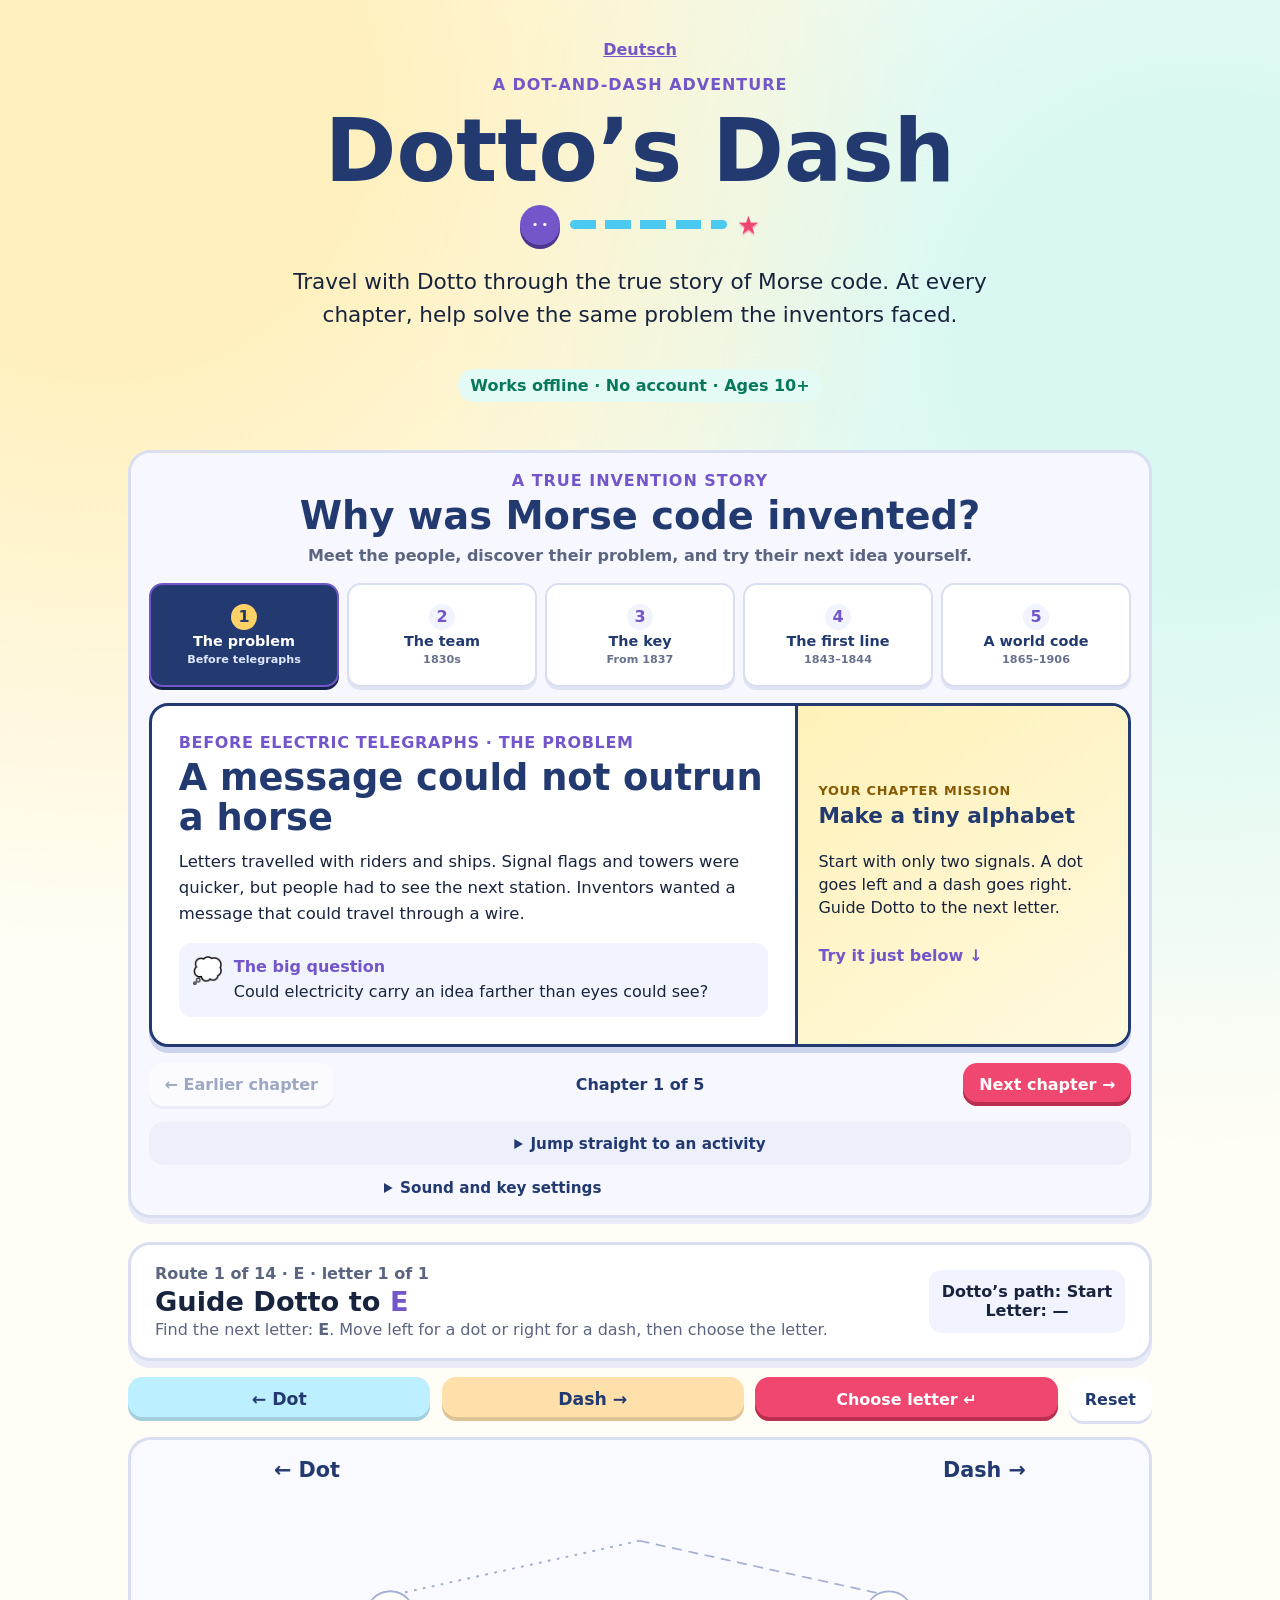
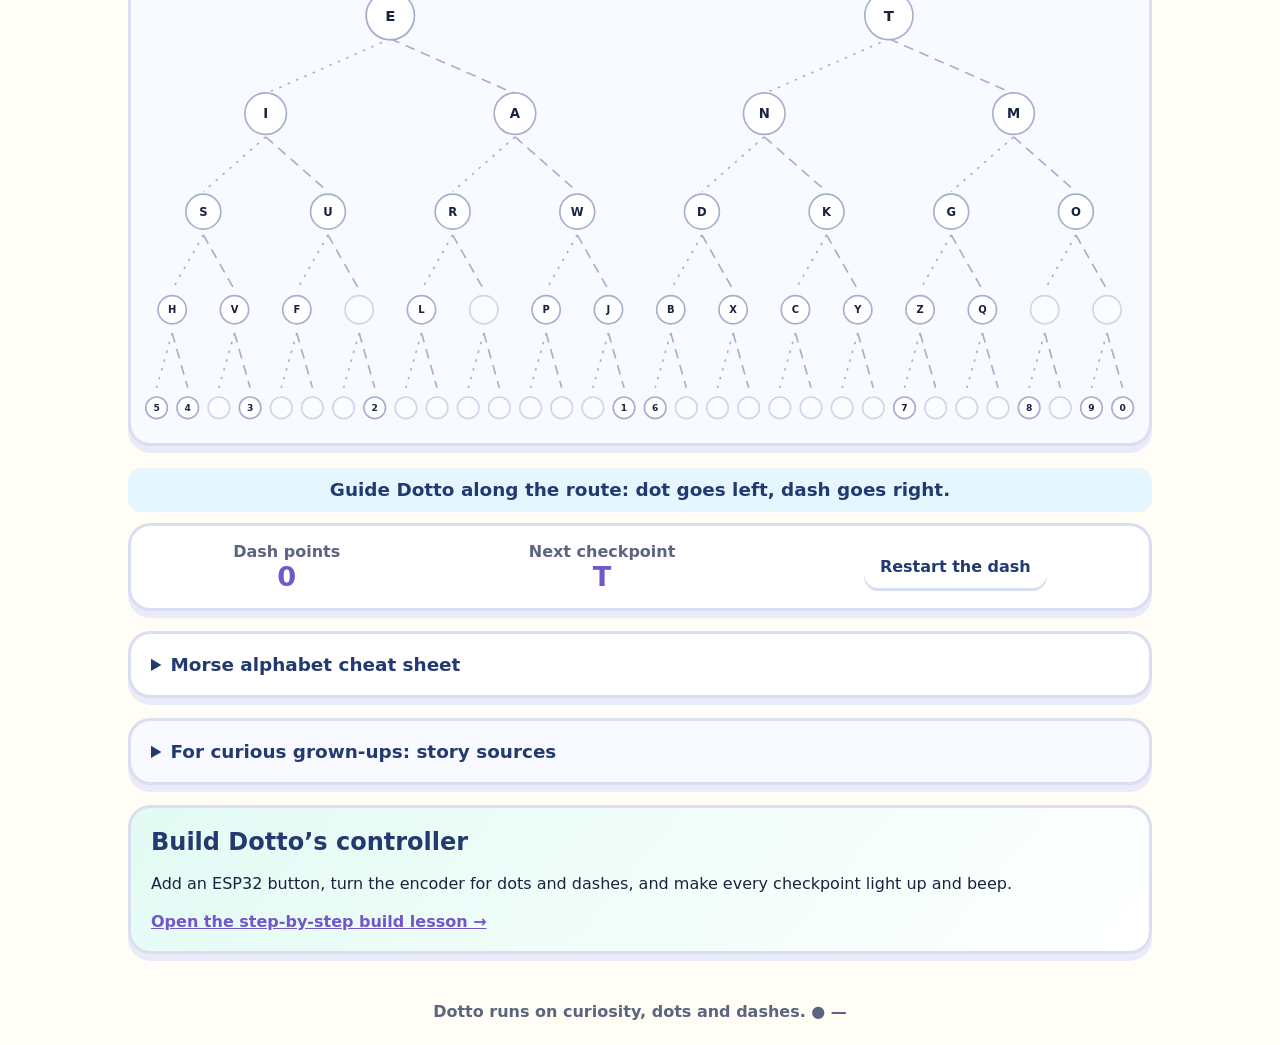
==== index.html @ f892883b "Initial commit: Dotto's Dash An offline, kid-friendly ESP32 project for learning Morse code with a g" ====
<!doctype html>
<html lang="en">
<head>
  <meta charset="utf-8">
  <meta name="viewport" content="width=device-width, initial-scale=1">
  <meta name="description" content="Dotto's Dash is a friendly, offline Morse-code adventure for curious young makers.">
  <title>Dotto's Dash</title>
  <link rel="stylesheet" href="style.css">
</head>
<body>
  <main class="page">
    <header class="hero">
      <p class="language-link"><a href="de/">Deutsch</a></p>
      <p class="eyebrow">A dot-and-dash adventure</p>
      <h1>Dotto’s Dash</h1>
      <div class="dotto-track" aria-hidden="true"><span class="dotto-dot">••</span><span class="dotto-dash"></span><span class="dotto-finish">★</span></div>
      <p class="hero-copy">Travel with Dotto through the true story of Morse code. At every chapter, help solve the same problem the inventors faced.</p>
      <p class="offline-badge">Works offline · No account · Ages 10+</p>
    </header>

    <section class="story-journey" aria-labelledby="journey-title">
      <div class="story-intro">
        <p class="eyebrow">A true invention story</p>
        <h2 id="journey-title">Why was Morse code invented?</h2>
        <p>Meet the people, discover their problem, and try their next idea yourself.</p>
      </div>

      <ol class="story-map" aria-label="History chapters">
        <li><button class="story-step active" type="button" data-story-chapter="0" aria-current="step"><span>1</span><strong>The problem</strong><small>Before telegraphs</small></button></li>
        <li><button class="story-step" type="button" data-story-chapter="1"><span>2</span><strong>The team</strong><small>1830s</small></button></li>
        <li><button class="story-step" type="button" data-story-chapter="2"><span>3</span><strong>The key</strong><small>From 1837</small></button></li>
        <li><button class="story-step" type="button" data-story-chapter="3"><span>4</span><strong>The first line</strong><small>1843–1844</small></button></li>
        <li><button class="story-step" type="button" data-story-chapter="4"><span>5</span><strong>A world code</strong><small>1865–1906</small></button></li>
      </ol>

      <article class="story-card" aria-live="polite">
        <div class="story-copy">
          <p id="story-period" class="story-period">Before electric telegraphs · The problem</p>
          <h3 id="story-title">A message could not outrun a horse</h3>
          <p id="story-text">Letters travelled with riders and ships. Signal flags and towers were quicker, but people had to see the next station. Inventors wanted a message that could travel through a wire.</p>
          <div class="story-people"><span aria-hidden="true">💭</span><p><strong id="story-people-title">The big question</strong><span id="story-people-text">Could electricity carry an idea farther than eyes could see?</span></p></div>
        </div>
        <aside class="story-mission">
          <p class="eyebrow">Your chapter mission</p>
          <h3 id="story-mission-title">Make a tiny alphabet</h3>
          <p id="story-mission-text">Start with only two signals. A dot goes left and a dash goes right. Guide Dotto to the next letter.</p>
          <p class="story-lesson-link">Try it just below ↓</p>
        </aside>
      </article>

      <nav class="story-controls" aria-label="Move between history chapters">
        <button id="story-back" class="secondary-button" type="button">← Earlier chapter</button>
        <strong id="story-position">Chapter 1 of 5</strong>
        <button id="story-next" class="primary-button" type="button">Next chapter →</button>
      </nav>

      <details class="activity-picker">
        <summary>Jump straight to an activity</summary>
        <div class="mode-options" aria-label="Activities">
          <button class="mode-button active" type="button" data-mode="tree" data-story-target="0" aria-pressed="true"><span aria-hidden="true">🌿</span><strong>Code routes</strong><small>Follow dots and dashes</small></button>
          <button class="mode-button" type="button" data-mode="free" data-story-target="2" aria-pressed="false"><span aria-hidden="true">🔑</span><strong>Try the key</strong><small>Send and decode</small></button>
          <button class="mode-button" type="button" data-mode="receive" data-story-target="3" aria-pressed="false"><span aria-hidden="true">👂</span><strong>Hear the clicks</strong><small>Listen and choose</small></button>
          <button class="mode-button" type="button" data-mode="create" data-story-target="4" aria-pressed="false"><span aria-hidden="true">✎</span><strong>Send a message</strong><small>See, hear, then send</small></button>
        </div>
      </details>
      <details class="play-settings">
        <summary>Sound and key settings</summary>
        <label class="sound-toggle"><input id="sound-toggle" type="checkbox" checked> Key sounds</label>
        <label class="pause-control" for="letter-pause"><span>Letter pause: <output id="letter-pause-value">500 ms</output></span><input id="letter-pause" type="range" min="300" max="2000" step="100" value="500"><small>After this pause, the next letter starts.</small></label>
      </details>
    </section>

    <section id="free-panel" class="game-panel hidden">
      <div class="mission-card write-card">
        <p class="prompt">Dotto’s key checkpoint</p>
        <h2>What does Dotto’s key say?</h2>
        <p>Send Morse freely. After each pause, Dotto’s decoder reads the next letter.</p>
        <p class="prompt">The decoder reads:</p>
        <output id="free-message" class="free-message" aria-live="polite">—</output>
        <p id="free-key-status" class="keyboard-help" aria-live="polite">Ready for your first letter.</p>
      </div>

      <div class="input-card free-key-card">
        <button id="free-key-button" class="morse-key-button" type="button"><span aria-hidden="true">●</span><strong>Hold the Morse key</strong><small>Short = dot · long = dash</small></button>
        <button id="free-clear-button" class="secondary-button" type="button">Start over</button>
        <p class="keyboard-help">Hold Space on a keyboard, press this key on a touch screen, or use the real button. Pause to decode a letter.</p>
      </div>
    </section>

    <section id="create-panel" class="game-panel hidden">
      <div class="mission-card write-card">
        <p class="prompt">Dotto’s message workshop</p>
        <h2>Type it. Hear it. Send it.</h2>
        <label class="write-label" for="message-input">Letters, numbers and spaces</label>
        <input id="message-input" class="custom-message" type="text" maxlength="24" autocomplete="off" autocapitalize="characters" placeholder="GO DOTTO">
        <p class="prompt">This is its Morse code:</p>
        <output id="translation-output" class="morse-input translation-output" aria-live="polite">—</output>
        <div class="action-controls create-actions">
          <button id="play-translation-button" class="secondary-button" type="button">▶ Hear it</button>
          <button id="start-writing-button" class="primary-button" type="button">Send it yourself</button>
        </div>
        <p class="keyboard-help">A <strong>/</strong> is a word gap. Choose “Send it yourself” when you are ready for a challenge.</p>
        <div class="create-task" hidden>
          <p id="write-message" class="target-word" aria-live="polite">—</p>
          <p id="write-position" class="mission-count">Type a message to begin.</p>
          <p class="prompt">Next letter:</p>
          <div id="write-target-letter" class="target-letter" aria-live="polite">—</div>
        </div>
      </div>

      <div class="input-card create-challenge" hidden>
        <p class="prompt">Your Morse code</p>
        <output id="write-morse-input" class="morse-input" aria-live="polite">—</output>
        <div class="input-controls">
          <button id="write-dot-button" class="signal-button dot" type="button">← Dot <span>·</span></button>
          <button id="write-dash-button" class="signal-button dash" type="button">Dash → <span>—</span></button>
        </div>
        <div class="action-controls">
          <button id="write-check-button" class="primary-button" type="button">Check now</button>
          <button id="write-clear-button" class="secondary-button" type="button">Clear</button>
        </div>
        <p class="keyboard-help">Type in the message box, then use Space, ←, or → to send each letter.</p>
      </div>
    </section>

    <section id="tree-panel" class="game-panel">
      <div class="tree-intro">
        <div>
          <p id="tree-mission" class="mission-count"></p>
          <h2>Guide Dotto to <span id="tree-word" class="tree-word">E</span></h2>
          <p>Find the next letter: <strong id="tree-target">E</strong>. Move left for a dot or right for a dash, then choose the letter.</p>
        </div>
        <div id="tree-status" class="tree-status" aria-live="polite"></div>
      </div>
      <div class="tree-controls" aria-label="Morse tree controls">
        <button id="tree-dot-button" class="signal-button dot" type="button">← Dot</button>
        <button id="tree-dash-button" class="signal-button dash" type="button">Dash →</button>
        <button id="tree-confirm-button" class="primary-button tree-confirm-button" type="button">Choose letter ↵</button>
        <button id="tree-reset-button" class="secondary-button" type="button">Reset</button>
      </div>
      <p class="tree-mobile-tip">Swipe sideways to explore the tree. Pinch with two fingers to zoom.</p>
      <div id="morse-tree" class="tree-wrap" tabindex="0"></div>
    </section>

    <section id="receive-panel" class="receive-panel hidden">
      <div class="listen-card">
        <p id="receive-mission" class="mission-count"></p>
        <h2>What did Dotto hear?</h2>
        <p>Play the signal, listen carefully, then choose Dotto’s message.</p>
        <div class="listen-controls">
          <button id="play-button" class="primary-button" type="button">▶ Play Morse</button>
          <button id="replay-button" class="secondary-button" type="button">Play again</button>
        </div>
      </div>
      <div class="answer-card">
        <p class="prompt">Choose what it meant:</p>
        <div id="answer-options" class="answer-options" aria-live="polite"></div>
      </div>
    </section>

    <p id="feedback" class="feedback" role="status" aria-live="polite"></p>

    <section class="progress-card">
      <div><span class="stat-label">Dash points</span><strong id="stars">0</strong></div>
      <div><span class="stat-label">Next checkpoint</span><strong id="next-letter">T</strong></div>
      <button id="restart-button" class="secondary-button" type="button">Restart the dash</button>
    </section>

    <details class="cheat-sheet">
      <summary>Morse alphabet cheat sheet</summary>
      <div id="alphabet" class="alphabet-grid"></div>
    </details>

    <details class="story-sources">
      <summary>For curious grown-ups: story sources</summary>
      <p>The story follows records from the <a href="https://www.loc.gov/collections/samuel-morse-papers/articles-and-essays/invention-of-the-telegraph/">Library of Congress</a>, the <a href="https://siarchives.si.edu/blog/forgotten-history-alfred-vail-and-samuel-morse">Smithsonian Institution Archives</a>, and the International Telecommunication Union’s histories of <a href="https://www.itu.int/en/history/Pages/ITUBorn1865.aspx">its 1865 founding conference</a> and <a href="https://www.itu.int/hub/2022/06/seafarer-day-itu-maritime-publications/">maritime radio</a>.</p>
    </details>

    <section class="make-it-card">
      <h2>Build Dotto’s controller</h2>
      <p>Add an ESP32 button, turn the encoder for dots and dashes, and make every checkpoint light up and beep.</p>
      <a href="build.html">Open the step-by-step build lesson →</a>
    </section>
  </main>
  <footer>Dotto runs on curiosity, dots and dashes. ● —</footer>
  <script src="app.js"></script>
</body>
</html>
---- style.css ----
:root {
  --ink: #18233d;
  --paper: #fffdf5;
  --navy: #223a70;
  --purple: #7356c9;
  --yellow: #ffd166;
  --pink: #ef476f;
  --mint: #06d6a0;
  --sky: #4cc9f0;
  --line: #d9def0;
  --soft: #f1f4ff;
  font-family: ui-rounded, "Avenir Next Rounded", "Nunito", system-ui, sans-serif;
}

* { box-sizing: border-box; }

body {
  margin: 0;
  color: var(--ink);
  background: radial-gradient(circle at 8% 4%, #fff0bd 0 9%, transparent 30%),
              radial-gradient(circle at 94% 13%, #d9f8f2 0 9%, transparent 31%), var(--paper);
  min-height: 100vh;
}

button, input { font: inherit; }

.page { width: min(100% - 2rem, 64rem); margin: 0 auto; padding: 2.5rem 0 1.5rem; }

.hero { text-align: center; margin: 0 auto 2rem; max-width: 45rem; }
.language-link { margin: 0 0 .8rem; font-weight: 800; }
.language-link a { color: var(--purple); }
.eyebrow { color: var(--purple); font-weight: 800; letter-spacing: .06em; text-transform: uppercase; }
h1 { margin: .1rem 0; font-size: clamp(2.8rem, 8vw, 5.4rem); line-height: .95; color: var(--navy); }
.hero-copy { font-size: clamp(1.08rem, 2.5vw, 1.35rem); line-height: 1.5; }
.offline-badge { display: inline-block; padding: .45rem .8rem; border-radius: 99rem; background: #e3fbf4; color: #08785d; font-weight: 800; }
.dotto-track { display: flex; align-items: center; justify-content: center; gap: .65rem; width: min(15rem, 70%); margin: .8rem auto; color: var(--navy); }
.dotto-dot { display: grid; place-items: center; width: 2.5rem; aspect-ratio: 1; border-radius: 50%; background: var(--purple); color: white; font-size: .7rem; letter-spacing: .2rem; line-height: 1; text-indent: .2rem; box-shadow: 0 4px 0 #4c378f; }
.dotto-dash { flex: 1; height: .55rem; border-radius: 99rem; background: repeating-linear-gradient(90deg, var(--sky) 0 1.6rem, transparent 1.6rem 2.2rem); }
.dotto-finish { color: var(--pink); font-size: 1.6rem; filter: drop-shadow(0 2px 0 #f8b5c5); }

.story-journey { margin: 1.5rem 0; padding: 1.1rem; border: 3px solid var(--line); border-radius: 1.4rem; background: #f7f8ff; box-shadow: 0 6px 0 #e9ecf8; }
.story-intro { max-width: 43rem; margin: 0 auto 1rem; text-align: center; }
.story-intro .eyebrow { margin: 0; }
.story-intro h2 { margin: .2rem 0; color: var(--navy); font-size: clamp(1.7rem, 5vw, 2.4rem); }
.story-intro p:last-child { margin: .35rem 0 0; color: #5b6580; font-weight: 700; line-height: 1.45; }
.story-map { display: grid; grid-template-columns: repeat(5, minmax(0, 1fr)); gap: .45rem; margin: 1rem 0; padding: 0; list-style: none; }
.story-step { display: grid; width: 100%; min-height: 6.5rem; align-content: center; justify-items: center; gap: .2rem; border: 2px solid var(--line); border-radius: .85rem; padding: .55rem .3rem; background: white; color: var(--navy); cursor: pointer; font: inherit; box-shadow: 0 3px 0 #dfe4f5; }
.story-step > span { display: grid; width: 1.65rem; aspect-ratio: 1; place-items: center; border-radius: 50%; background: var(--soft); color: var(--purple); font-weight: 900; }
.story-step strong { font-size: .9rem; line-height: 1.15; }
.story-step small { color: #67718c; font-size: .7rem; font-weight: 700; }
.story-step.active { border-color: var(--purple); background: var(--navy); color: white; box-shadow: 0 3px 0 #14244b; }
.story-step.active > span { background: var(--yellow); color: var(--navy); }
.story-step.active small { color: #dfe8ff; }
.story-card { display: grid; grid-template-columns: minmax(0, 1.45fr) minmax(15rem, .75fr); overflow: hidden; border: 3px solid var(--navy); border-radius: 1.2rem; background: white; box-shadow: 0 6px 0 #cbd3ed; }
.story-copy { padding: clamp(1.1rem, 3vw, 1.7rem); }
.story-period { margin: 0; color: var(--purple); font-weight: 900; letter-spacing: .04em; text-transform: uppercase; }
.story-copy > h3 { margin: .35rem 0 .65rem; color: var(--navy); font-size: clamp(1.6rem, 4vw, 2.3rem); line-height: 1.1; }
.story-copy > p:not(.story-period) { margin: 0; font-size: 1.03rem; line-height: 1.58; }
.story-people { display: flex; align-items: flex-start; gap: .7rem; margin-top: 1rem; padding: .8rem; border-radius: .8rem; background: var(--soft); }
.story-people > span { font-size: 1.55rem; }
.story-people p { display: grid; gap: .2rem; margin: 0; line-height: 1.4; }
.story-people strong { color: var(--purple); }
.story-mission { display: grid; align-content: center; padding: 1.25rem; background: linear-gradient(145deg, #fff1b8, #fff9df); border-left: 3px solid var(--navy); }
.story-mission .eyebrow { margin: 0; color: #865a00; font-size: .8rem; }
.story-mission h3 { margin: .35rem 0; color: var(--navy); font-size: 1.35rem; }
.story-mission > p:not(.eyebrow) { line-height: 1.45; }
.story-lesson-link { margin: .5rem 0 0; color: var(--purple); font-weight: 900; }
.story-controls { display: grid; grid-template-columns: 1fr auto 1fr; align-items: center; gap: .7rem; margin-top: 1rem; }
.story-controls button:first-child { justify-self: start; }
.story-controls button:last-child { justify-self: end; }
.story-controls strong { color: var(--navy); text-align: center; }
button:disabled { cursor: not-allowed; opacity: .42; transform: none; }
.activity-picker { margin-top: 1rem; padding: .8rem; border-radius: .9rem; background: #edf0fb; }
.activity-picker > summary { text-align: center; font-size: .95rem; }
.activity-picker .mode-options { grid-template-columns: repeat(4, minmax(0, 1fr)); margin-top: .8rem; }

.mode-picker { margin: 1.5rem 0; padding: 1rem; border: 3px solid var(--line); border-radius: 1.4rem; background: #f7f8ff; box-shadow: 0 5px 0 #e9ecf8; text-align: center; }
.mode-picker-heading p:last-child { margin: .25rem 0 .9rem; color: #5b6580; font-weight: 700; }
.mode-picker-heading h2 { margin: .1rem 0; color: var(--navy); font-size: clamp(1.55rem, 5vw, 2.2rem); }
.mode-options { display: grid; grid-template-columns: repeat(3, minmax(0, 1fr)); gap: .65rem; }
.mode-button, .secondary-button, .hint-button, .signal-button, .primary-button {
  border: 0; border-radius: .9rem; padding: .75rem 1rem; cursor: pointer; font-weight: 800; transition: transform .12s ease, box-shadow .12s ease, background .12s ease;
}
button:hover { transform: translateY(-2px); }
button:focus-visible { outline: 4px solid var(--sky); outline-offset: 3px; }
.mode-button, .secondary-button, .hint-button { background: white; color: var(--navy); box-shadow: 0 3px 0 var(--line); }
.mode-button { display: grid; min-height: 6.7rem; place-items: center; padding: .65rem .4rem; gap: .1rem; }
.mode-button > span { font-size: 1.5rem; line-height: 1; }
.mode-button strong { font-size: .96rem; }
.mode-button small { color: #5b6580; font-size: .72rem; font-weight: 700; }
.mode-button.active { background: var(--navy); color: white; box-shadow: 0 3px 0 #14244b; }
.mode-button.active small { color: #dfe8ff; }
.start-adventure { width: 100%; grid-template-columns: auto minmax(0, 1fr) auto; align-items: center; justify-items: stretch; min-height: 5.3rem; margin: .85rem 0 .65rem; padding: .8rem 1rem; text-align: left; }
.start-adventure > span:first-child { font-size: 2rem; }
.start-adventure > span:nth-child(2) { display: grid; gap: .15rem; }
.start-adventure > span:last-child { font-size: 1.5rem; }
.start-adventure strong { font-size: 1.08rem; }
.play-settings { margin: .85rem auto 0; max-width: 32rem; color: var(--navy); }
.play-settings summary { font-size: .95rem; }
.sound-toggle { display: flex; justify-content: center; gap: .4rem; align-items: center; margin-top: .85rem; font-weight: 700; }
body.morse-key-down .sound-toggle { color: var(--purple); transform: scale(1.04); }
.pause-control { display: grid; gap: .2rem; max-width: 28rem; margin: .85rem auto 0; color: var(--navy); font-weight: 800; }
.pause-control input { width: 100%; accent-color: var(--purple); }
.pause-control small { color: #5b6580; font-weight: 700; }

.game-panel { display: grid; grid-template-columns: 1fr 1.15fr; gap: 1rem; }
#create-panel { grid-template-columns: minmax(0, 1fr); }
#create-panel.is-ready { grid-template-columns: 1fr 1.15fr; }
#create-panel > .mission-card { max-width: 42rem; margin: 0 auto; }
#create-panel.is-ready > .mission-card { max-width: none; margin: 0; }
.mission-card, .input-card, .tree-intro, .tree-wrap, .progress-card, .cheat-sheet, .story-sources, .make-it-card {
  border: 3px solid var(--line); border-radius: 1.4rem; background: white; box-shadow: 0 7px 0 #e9ecf8;
}
.mission-card, .input-card { padding: 1.6rem; text-align: center; }
.mission-card { background: linear-gradient(145deg, #fff7d8, white); }
.mission-count, .prompt, .keyboard-help { margin: 0; color: #5b6580; font-weight: 700; }
.write-card { display: grid; align-content: start; gap: .65rem; }
.write-label { color: #5b6580; font-size: .9rem; font-weight: 700; }
.custom-message { width: 100%; border: 3px solid var(--line); border-radius: .8rem; padding: .75rem; color: var(--navy); background: white; font: 900 1.1rem/1.2 ui-monospace, SFMono-Regular, Consolas, monospace; letter-spacing: .08em; text-align: center; text-transform: uppercase; }
.custom-message:focus { outline: 4px solid var(--sky); border-color: var(--sky); }
.target-word, .tree-word { color: var(--purple); font-weight: 900; letter-spacing: .08em; }
.target-word { margin: .35rem 0 .9rem; font-size: clamp(1.8rem, 7vw, 3.2rem); }
.target-letter { margin: .25rem 0 .7rem; color: var(--navy); font-size: clamp(5rem, 18vw, 9rem); font-weight: 900; line-height: 1; }
.hint { margin: .8rem 0 0; color: var(--purple); font-size: 1.2rem; font-weight: 900; }

.morse-input { display: block; min-height: 5rem; padding: .65rem; margin: .5rem 0 1rem; border-radius: .9rem; background: var(--soft); color: var(--navy); font: 900 clamp(2.2rem, 8vw, 4.4rem)/1 ui-monospace, SFMono-Regular, Consolas, monospace; letter-spacing: .12em; }
.free-message { display: block; min-height: 3.4rem; padding: .45rem .7rem; border-radius: .8rem; background: white; color: var(--purple); font: 900 clamp(2rem, 8vw, 3.6rem)/1.15 ui-monospace, SFMono-Regular, Consolas, monospace; letter-spacing: .12em; overflow-wrap: anywhere; }
.free-key-card { display: grid; align-content: center; gap: 1rem; }
.morse-key-button { display: grid; min-height: 15rem; place-content: center; gap: .6rem; border: 0; border-radius: 1.4rem; background: linear-gradient(145deg, #243d77, #14244b); color: white; cursor: pointer; touch-action: none; user-select: none; box-shadow: inset 0 -10px 0 #0e1b3a, 0 8px 0 #cbd3ed; transition: transform .08s ease, box-shadow .08s ease, background .08s ease; }
.morse-key-button > span { display: block; color: var(--yellow); font-size: 3.7rem; line-height: .8; text-shadow: 0 0 1rem #ffd16699; }
.morse-key-button strong { font-size: clamp(1.5rem, 5vw, 2.3rem); }
.morse-key-button small { color: #dfe8ff; font-weight: 800; }
.morse-key-button.is-down { transform: translateY(7px); background: linear-gradient(145deg, #6f54c7, #4c378f); box-shadow: inset 0 -3px 0 #35276d, 0 1px 0 #cbd3ed; }
.translation-output { min-height: 11rem; color: var(--navy); font-size: clamp(1.25rem, 4.5vw, 2.2rem); line-height: 1.55; letter-spacing: .08em; overflow-wrap: anywhere; text-align: left; white-space: pre-wrap; }
.create-actions { margin-top: 0; }
.input-controls, .action-controls, .tree-controls { display: grid; gap: .7rem; }
.input-controls { grid-template-columns: 1fr 1fr; }
.action-controls { grid-template-columns: 1fr 1fr; margin-top: .7rem; }
.signal-button { color: var(--navy); font-size: 1.08rem; box-shadow: inset 0 -4px 0 #0002; }
.signal-button span { display: block; font: 900 2rem/1 ui-monospace, monospace; }
.dot { background: #bcefff; }
.dash { background: #ffe0aa; }
.primary-button { background: var(--pink); color: white; box-shadow: inset 0 -4px 0 #b82f50; }
.keyboard-help { margin-top: 1rem; font-size: .88rem; }

#tree-panel, .receive-panel { display: grid; grid-template-columns: 1fr; gap: 1rem; }
.tree-intro { display: flex; align-items: center; justify-content: space-between; gap: 1rem; padding: 1.2rem 1.5rem; }
.tree-intro h2 { margin: .2rem 0; font-size: 1.7rem; }
.tree-intro p:not(.mission-count) { margin: 0; color: #5b6580; }
.tree-status { min-width: 12rem; padding: .8rem; border-radius: .8rem; background: var(--soft); text-align: center; font-weight: 800; }
.tree-controls { grid-template-columns: 1fr 1fr 1fr auto; }
.tree-confirm-button { min-width: 10rem; }
.tree-mobile-tip { display: none; margin: -.45rem 0 -.15rem; color: #5b6580; font-size: .9rem; font-weight: 700; text-align: center; }
.tree-wrap { padding: .65rem; overflow-x: auto; overscroll-behavior-x: contain; background: #f9faff; touch-action: pan-x pinch-zoom; -webkit-overflow-scrolling: touch; }
.morse-tree-svg { display: block; min-width: 60rem; width: 100%; height: auto; }
.tree-link { fill: none; stroke: #a5afd0; stroke-width: 2; }
.tree-link.dot-link { stroke-dasharray: 3 8; }
.tree-link.dash-link { stroke-dasharray: 12 8; }
.tree-link.active-link { stroke: var(--pink); stroke-width: 4; stroke-dasharray: none; marker-end: url(#tree-arrow); }
.tree-node circle { fill: white; stroke: #a5afd0; stroke-width: 2; }
.tree-node text { fill: var(--ink); font-weight: 900; text-anchor: middle; }
.tree-node.empty { opacity: .48; }
.tree-node.current circle { stroke: var(--pink); stroke-width: 4; }
.tree-node.current text { fill: var(--pink); }
.tree-label { fill: var(--navy); font-size: 25px; font-weight: 900; }

.listen-card, .answer-card { padding: 1.5rem; border: 3px solid var(--line); border-radius: 1.4rem; background: white; box-shadow: 0 7px 0 #e9ecf8; text-align: center; }
.listen-card { background: linear-gradient(145deg, #e6f6ff, white); }
.listen-card h2 { margin: .25rem 0; color: var(--navy); font-size: clamp(2rem, 6vw, 3rem); }
.listen-card p:not(.mission-count) { margin: .4rem 0 1rem; color: #5b6580; }
.listen-controls { display: flex; flex-wrap: wrap; justify-content: center; gap: .7rem; }
.answer-options { display: grid; grid-template-columns: repeat(2, minmax(0, 1fr)); gap: .7rem; margin-top: 1rem; }
.answer-button { min-height: 4rem; border: 0; border-radius: .9rem; padding: .7rem; background: var(--soft); color: var(--navy); cursor: pointer; font-size: clamp(1.2rem, 4vw, 1.8rem); font-weight: 900; letter-spacing: .08em; box-shadow: inset 0 -4px 0 #dce1f5; }
.answer-button:hover { background: #dcecff; }

.feedback { min-height: 2.6rem; margin: 1.4rem 0 .7rem; padding: .7rem; border-radius: .8rem; text-align: center; font-weight: 900; font-size: 1.15rem; }
.feedback.good { color: #05755a; background: #ddfff4; }
.feedback.try { color: #a2354f; background: #ffe5ec; }
.feedback.info { color: var(--navy); background: #e6f6ff; }
.progress-card { display: flex; align-items: center; justify-content: space-around; gap: 1rem; padding: 1rem; text-align: center; }
.progress-card strong { display: block; color: var(--purple); font-size: 1.7rem; }
.stat-label { color: #5b6580; font-weight: 700; }

.cheat-sheet, .story-sources, .make-it-card { margin-top: 1.25rem; padding: 1.25rem; }
.story-sources { background: #f9faff; }
.story-sources p { margin: .8rem 0 0; line-height: 1.5; }
.story-sources a { color: var(--purple); font-weight: 800; }
.ota-card { margin-top: 1.25rem; padding: 1.25rem; border: 3px solid #efb5c3; border-radius: 1.4rem; background: #fff5f7; box-shadow: 0 7px 0 #f6dce4; }
.ota-card summary { color: #a2354f; }
.ota-content { margin-top: .9rem; }
.ota-content p { line-height: 1.5; }
.ota-content form { display: grid; gap: .7rem; max-width: 34rem; }
.wifi-card { margin-top: 1.25rem; padding: 1.25rem; border: 3px solid #9fc9ef; border-radius: 1.4rem; background: #f3faff; box-shadow: 0 7px 0 #dcecf8; }
.wifi-card summary { color: var(--navy); }
.wifi-content { margin-top: .9rem; }
.wifi-content p { line-height: 1.5; }
.wifi-setup-form { display: grid; gap: .7rem; max-width: 34rem; }
.ota-file-input { width: 100%; padding: .7rem; border: 2px dashed #d98da0; border-radius: .8rem; background: white; color: var(--navy); }
summary { cursor: pointer; color: var(--navy); font-size: 1.15rem; font-weight: 900; }
.alphabet-grid { display: grid; grid-template-columns: repeat(auto-fit, minmax(5.5rem, 1fr)); gap: .5rem; margin-top: 1rem; }
.alphabet-item { padding: .55rem; border-radius: .6rem; background: var(--soft); text-align: center; }
.alphabet-item strong { display: block; color: var(--purple); font-size: 1.25rem; }
.alphabet-item span { display: block; margin-top: .2rem; color: var(--navy); font: 900 1.15rem/1.2 ui-monospace, SFMono-Regular, Consolas, monospace; letter-spacing: .08em; white-space: nowrap; }
.make-it-card { background: linear-gradient(130deg, #e3fbf4, white); }
.make-it-card h2 { margin: 0; color: var(--navy); }
.make-it-card p { line-height: 1.5; }
.make-it-card a { color: var(--purple); font-weight: 900; }
.build-guide { margin-top: 1rem; padding: .9rem 1rem; border: 2px solid #9fe5d2; border-radius: 1rem; background: #f6fffc; }
.build-guide-content { display: grid; gap: .7rem; margin-top: .8rem; }
.build-guide-content h3 { margin: .45rem 0 0; color: var(--purple); }
.build-guide-content p { margin: 0; }
.build-guide-content code { overflow-wrap: anywhere; color: var(--navy); font-weight: 800; }
.safety-note { padding: .75rem; border-radius: .75rem; background: #fff0f3; color: #8d2942; font-weight: 700; }

.build-page { max-width: 76rem; }
.build-page .hero { max-width: 52rem; margin-bottom: 1.25rem; }
.build-back { display: inline-block; margin-bottom: .8rem; color: var(--purple); font-weight: 900; }
.lesson-layout { display: grid; grid-template-columns: 14rem minmax(0, 1fr); gap: 1.25rem; align-items: start; }
.lesson-nav { position: sticky; top: 1rem; padding: 1rem; border: 3px solid var(--line); border-radius: 1.1rem; background: white; box-shadow: 0 5px 0 #e9ecf8; }
.lesson-nav strong { display: block; margin-bottom: .45rem; color: var(--navy); }
.lesson-nav a { display: block; padding: .35rem .2rem; color: var(--purple); font-weight: 800; text-decoration: none; }
.lesson-nav a:hover { text-decoration: underline; }
.lesson-content { display: grid; gap: 1rem; }
.lesson-card { padding: 1.35rem; border: 3px solid var(--line); border-radius: 1.3rem; background: white; box-shadow: 0 6px 0 #e9ecf8; }
.lesson-card h2 { margin: 0 0 .65rem; color: var(--navy); font-size: clamp(1.5rem, 4vw, 2.1rem); }
.lesson-card h3 { margin: 1rem 0 .4rem; color: var(--purple); }
.lesson-card p, .lesson-card li { line-height: 1.55; }
.lesson-card ul, .lesson-card ol { padding-left: 1.3rem; }
.safety-card { border-color: #efb5c3; background: #fff5f7; }
.safety-card h2 { color: #a2354f; }
.concept-card { background: linear-gradient(135deg, #e6f6ff, white); }
.step-label { display: inline-block; margin-bottom: .4rem; padding: .28rem .6rem; border-radius: 99rem; background: var(--purple); color: white; font-size: .82rem; font-weight: 900; letter-spacing: .04em; text-transform: uppercase; }
.wire-table { width: 100%; border-collapse: collapse; margin: .8rem 0; }
.wire-table th, .wire-table td { padding: .55rem; border-bottom: 1px solid var(--line); text-align: left; vertical-align: top; }
.wire-table th { color: var(--navy); }
.wire-diagram { margin: .8rem 0; padding: 1rem; overflow-x: auto; border-radius: .8rem; background: var(--soft); color: var(--navy); font: 800 .95rem/1.55 ui-monospace, SFMono-Regular, Consolas, monospace; white-space: pre; }
.test-card { border-color: #9fe5d2; background: #effff9; }
.test-card h3 { color: #08785d; }
.lesson-content details { padding: .7rem .8rem; border-radius: .8rem; background: var(--soft); }
.lesson-content summary { font-size: 1rem; }
.lesson-content kbd { padding: .1rem .35rem; border: 1px solid #a5afd0; border-radius: .3rem; background: white; font: 800 .85rem ui-monospace, monospace; }
.kid-intro { background: linear-gradient(135deg, #fff4c9, white); }
.component-grid { display: grid; grid-template-columns: repeat(2, minmax(0, 1fr)); gap: .8rem; }
.component-card { padding: 1rem; border: 2px solid var(--line); border-radius: 1rem; background: var(--soft); }
.component-card h3 { margin: .15rem 0 .45rem; color: var(--navy); }
.component-card p { margin: .35rem 0; font-size: .96rem; }
.component-icon { display: block; font-size: 2rem; line-height: 1; }
.kid-question { margin-top: .8rem; padding: .75rem; border-left: .35rem solid var(--purple); border-radius: .45rem; background: #f2efff; color: var(--navy); font-weight: 800; }
.word-list { display: grid; grid-template-columns: repeat(2, minmax(0, 1fr)); gap: .6rem; margin: .8rem 0 0; }
.word-list div { padding: .7rem; border-radius: .8rem; background: var(--soft); }
.word-list dt { color: var(--purple); font-weight: 900; }
.word-list dd { margin: .2rem 0 0; line-height: 1.4; }
.flow-steps { display: grid; grid-template-columns: repeat(4, minmax(0, 1fr)); gap: .5rem; margin: .8rem 0; }
.flow-step { padding: .75rem .5rem; border-radius: .75rem; background: var(--soft); color: var(--navy); font-weight: 800; text-align: center; }
.flow-step span { display: block; margin-bottom: .2rem; font-size: 1.5rem; }
.build-checklist { margin: .8rem 0; padding: .85rem; border-radius: .8rem; background: #effff9; }
.build-checklist li::marker { content: '☐  '; }

footer { padding: 1.5rem; color: #5b6580; text-align: center; font-weight: 700; }
.hidden { display: none; }

@media (max-width: 42rem) {
  .page { width: min(100% - 1rem, 64rem); padding-top: 1.4rem; }
  .story-journey { padding: .75rem; }
  .story-map { display: flex; margin-inline: -.75rem; padding: .2rem .75rem .55rem; overflow-x: auto; scroll-snap-type: x proximity; }
  .story-map li { flex: 0 0 8.5rem; scroll-snap-align: center; }
  .story-card { grid-template-columns: 1fr; }
  .story-mission { border-top: 3px solid var(--navy); border-left: 0; }
  .story-controls { grid-template-columns: 1fr 1fr; }
  .story-controls strong { grid-column: 1 / -1; grid-row: 1; }
  .story-controls button:first-child { grid-column: 1; grid-row: 2; justify-self: stretch; }
  .story-controls button:last-child { grid-column: 2; grid-row: 2; justify-self: stretch; }
  .mode-options { grid-template-columns: repeat(2, minmax(0, 1fr)); }
  .mode-button { min-height: 6.2rem; }
  .start-adventure { min-height: 5.3rem; }
  .activity-picker .mode-options { grid-template-columns: repeat(2, minmax(0, 1fr)); }
  .game-panel { grid-template-columns: 1fr; }
  #create-panel.is-ready { grid-template-columns: 1fr; }
  .tree-intro { align-items: stretch; flex-direction: column; }
  .tree-controls { grid-template-columns: 1fr 1fr; }
  .tree-controls button { min-height: 4.3rem; }
  .tree-controls .secondary-button { grid-column: auto; }
  .tree-confirm-button { min-width: 0; }
  .tree-mobile-tip { display: block; }
  .morse-tree-svg { min-width: 54rem; }
  .progress-card { flex-wrap: wrap; }
  .lesson-layout { grid-template-columns: 1fr; }
  .lesson-nav { position: static; display: grid; grid-template-columns: repeat(2, minmax(0, 1fr)); gap: .1rem .6rem; }
  .lesson-nav strong { grid-column: span 2; }
  .lesson-card { padding: 1rem; }
  .component-grid, .word-list { grid-template-columns: 1fr; }
  .flow-steps { grid-template-columns: repeat(2, minmax(0, 1fr)); }
}
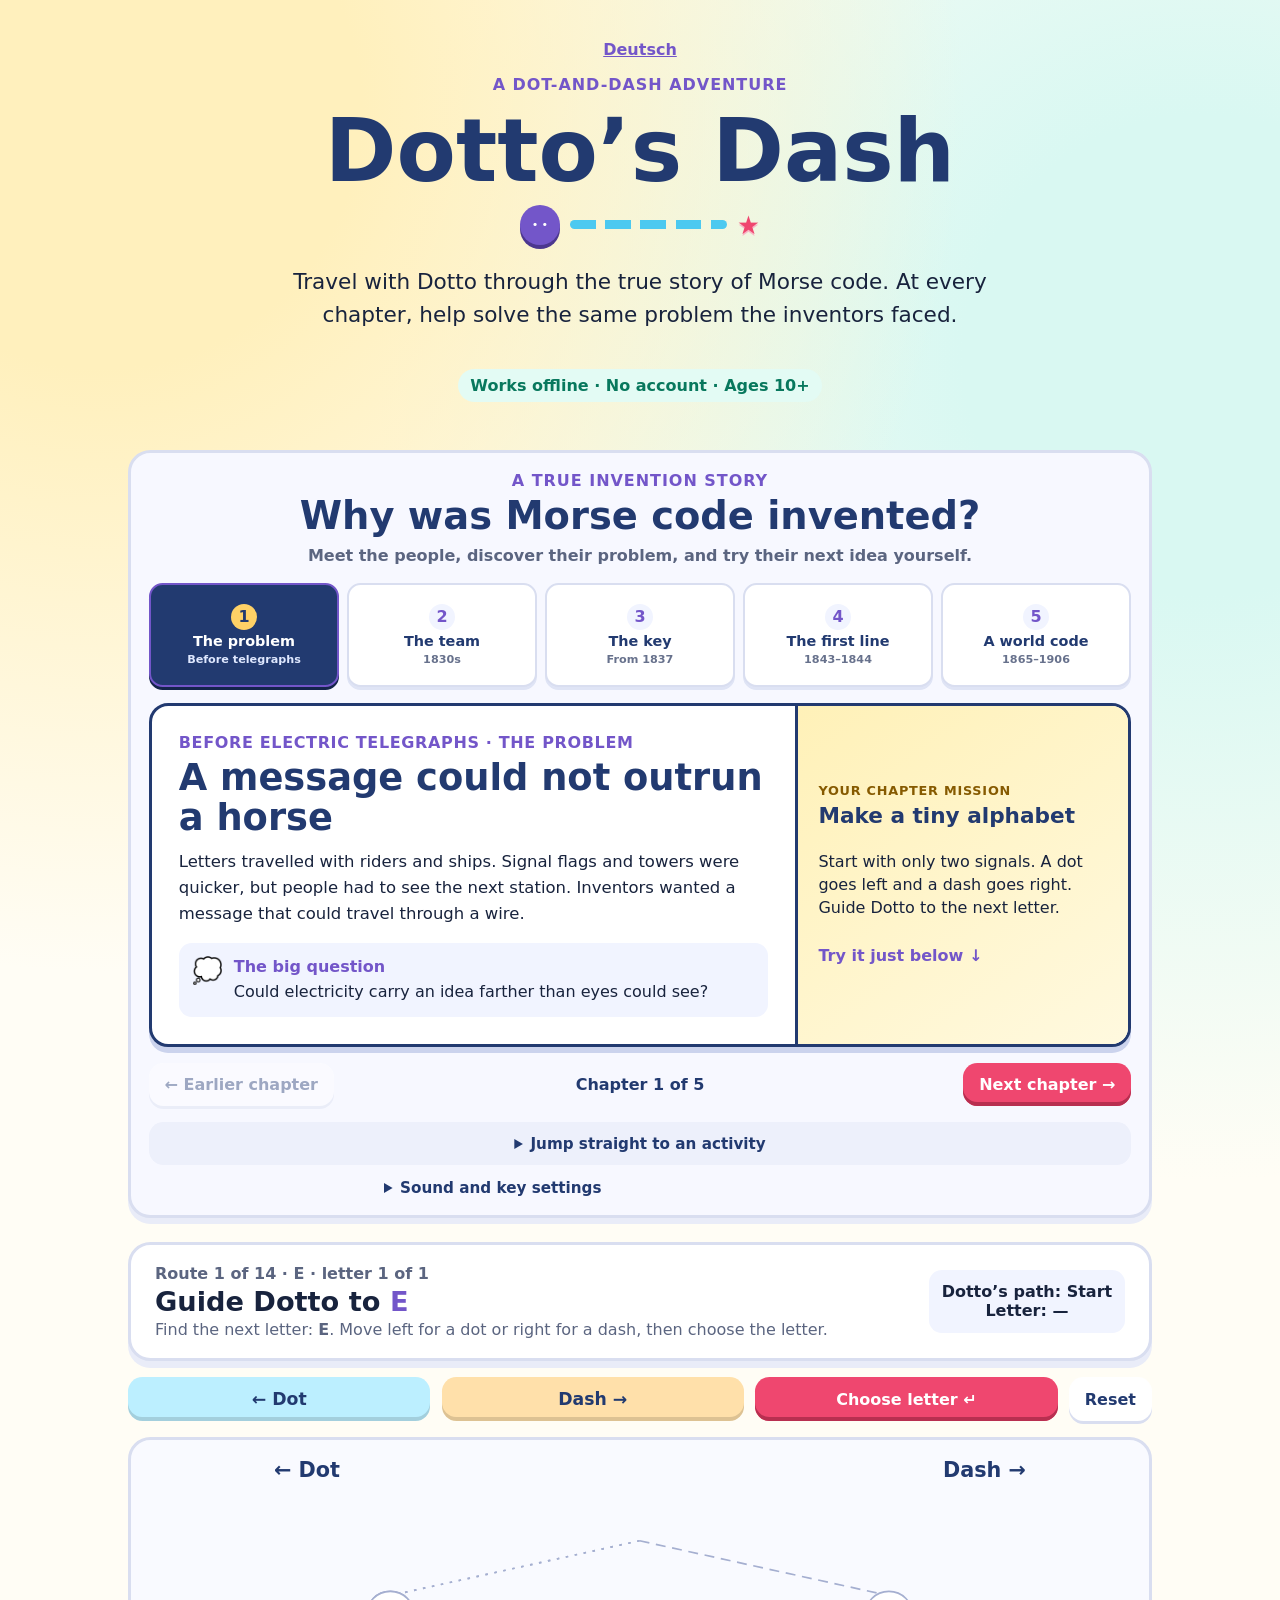
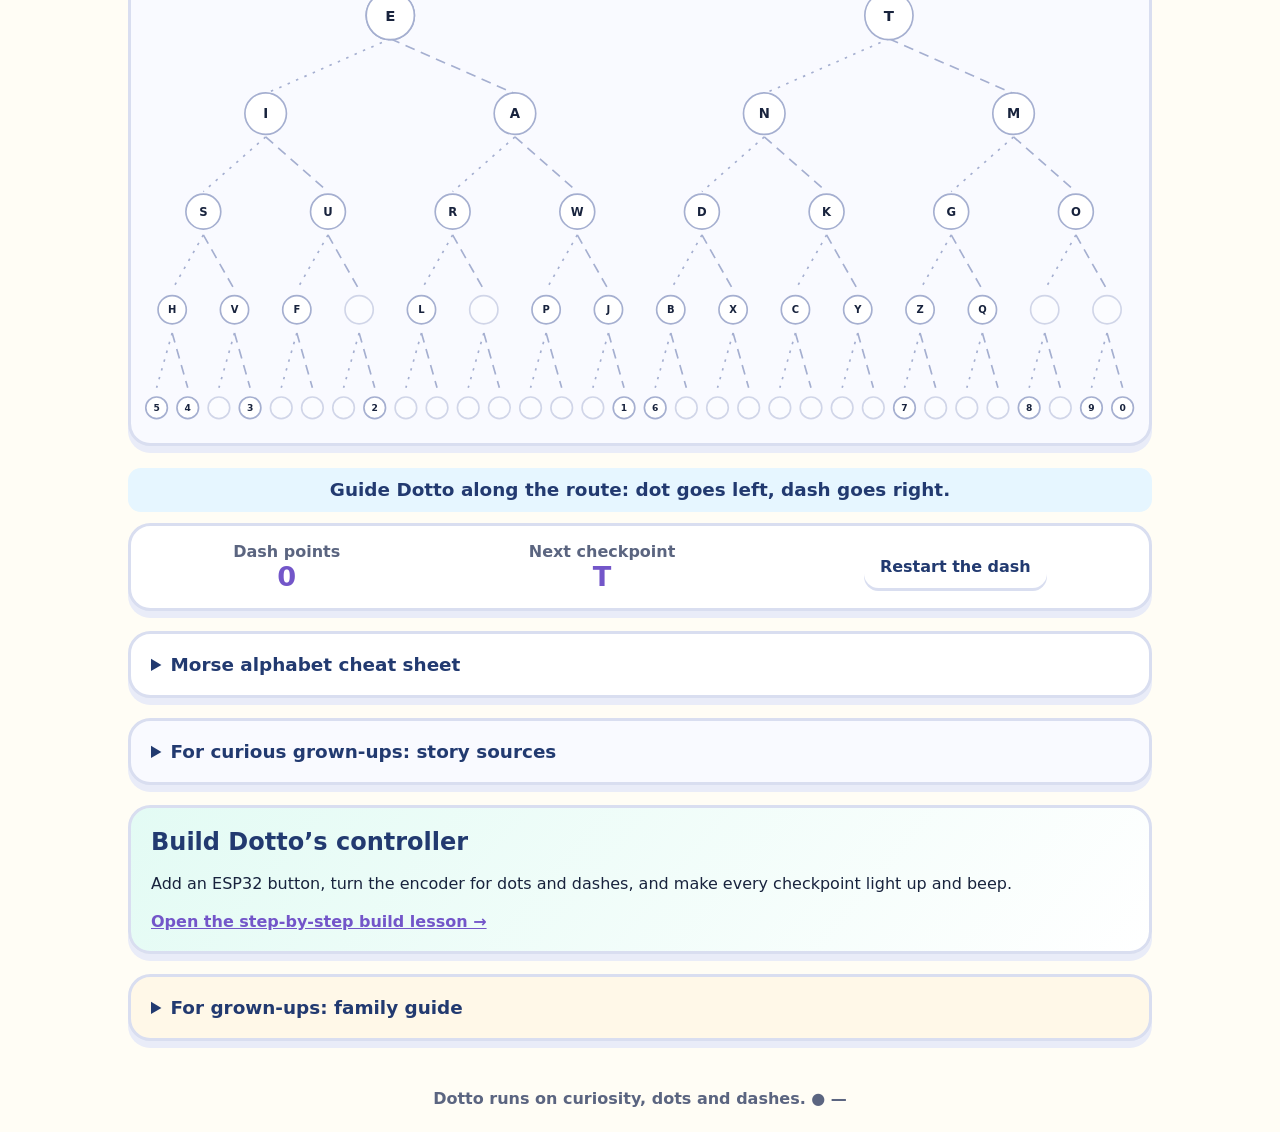
==== commit fba672a0: "fixed tree view" ====
--- a/index.html
+++ b/index.html
@@ -181,6 +181,29 @@
       <p>Add an ESP32 button, turn the encoder for dots and dashes, and make every checkpoint light up and beep.</p>
       <a href="build.html">Open the step-by-step build lesson →</a>
     </section>
+
+    <details class="family-guide">
+      <summary>For grown-ups: family guide</summary>
+      <div class="family-guide-content">
+        <p>Start with the game, then add the controller one safe piece at a time. A working BOOT button is already a complete project.</p>
+        <h3>Before switching on</h3>
+        <ul>
+          <li>An adult should flash the board and check the wiring.</li>
+          <li>Unplug USB before changing wires, and never connect 5 V to an ESP32 GPIO pin.</li>
+          <li>Stop and unplug if the board gets hot, smells unusual, resets repeatedly, or disconnects.</li>
+        </ul>
+        <h3>A relaxed first session</h3>
+        <ol>
+          <li>Explore the game with no hardware.</li>
+          <li>Try <strong>E</strong> (dot), <strong>T</strong> (dash), then <strong>SOS</strong>.</li>
+          <li>After the adult check, try the ESP32’s built-in BOOT key.</li>
+          <li>Add light, sound, a button, or a dial only when you are ready for the next experiment.</li>
+        </ol>
+        <h3>Privacy and Wi-Fi</h3>
+        <p>The game has no account, analytics, cloud service, or chat. The ESP32’s local network is <strong>Dotto’s Dash</strong>; its password is <strong>dottodash</strong>. It does not need internet. Treat the optional home-Wi-Fi form as an adult setup task, and use only a trusted network.</p>
+        <p><a href="build.html">Build and troubleshooting lesson →</a> · <a href="flash.html">Flash an ESP32 from the browser →</a></p>
+      </div>
+    </details>
   </main>
   <footer>Dotto runs on curiosity, dots and dashes. ● —</footer>
   <script src="app.js"></script>
--- a/style.css
+++ b/style.css
@@ -108,7 +108,7 @@
 #create-panel.is-ready { grid-template-columns: 1fr 1.15fr; }
 #create-panel > .mission-card { max-width: 42rem; margin: 0 auto; }
 #create-panel.is-ready > .mission-card { max-width: none; margin: 0; }
-.mission-card, .input-card, .tree-intro, .tree-wrap, .progress-card, .cheat-sheet, .story-sources, .make-it-card {
+.mission-card, .input-card, .tree-intro, .tree-wrap, .progress-card, .cheat-sheet, .story-sources, .make-it-card, .family-guide {
   border: 3px solid var(--line); border-radius: 1.4rem; background: white; box-shadow: 0 7px 0 #e9ecf8;
 }
 .mission-card, .input-card { padding: 1.6rem; text-align: center; }
@@ -181,7 +181,7 @@
 .progress-card strong { display: block; color: var(--purple); font-size: 1.7rem; }
 .stat-label { color: #5b6580; font-weight: 700; }
 
-.cheat-sheet, .story-sources, .make-it-card { margin-top: 1.25rem; padding: 1.25rem; }
+.cheat-sheet, .story-sources, .make-it-card, .family-guide { margin-top: 1.25rem; padding: 1.25rem; }
 .story-sources { background: #f9faff; }
 .story-sources p { margin: .8rem 0 0; line-height: 1.5; }
 .story-sources a { color: var(--purple); font-weight: 800; }
@@ -197,7 +197,9 @@
 .wifi-setup-form { display: grid; gap: .7rem; max-width: 34rem; }
 .ota-file-input { width: 100%; padding: .7rem; border: 2px dashed #d98da0; border-radius: .8rem; background: white; color: var(--navy); }
 summary { cursor: pointer; color: var(--navy); font-size: 1.15rem; font-weight: 900; }
-.alphabet-grid { display: grid; grid-template-columns: repeat(auto-fit, minmax(5.5rem, 1fr)); gap: .5rem; margin-top: 1rem; }
+/* The track minimum is set by the longest code ("— — — — —"), which must not wrap
+   and must not spill out of its tile. */
+.alphabet-grid { display: grid; grid-template-columns: repeat(auto-fit, minmax(8.5rem, 1fr)); gap: .5rem; margin-top: 1rem; }
 .alphabet-item { padding: .55rem; border-radius: .6rem; background: var(--soft); text-align: center; }
 .alphabet-item strong { display: block; color: var(--purple); font-size: 1.25rem; }
 .alphabet-item span { display: block; margin-top: .2rem; color: var(--navy); font: 900 1.15rem/1.2 ui-monospace, SFMono-Regular, Consolas, monospace; letter-spacing: .08em; white-space: nowrap; }
@@ -205,6 +207,12 @@
 .make-it-card h2 { margin: 0; color: var(--navy); }
 .make-it-card p { line-height: 1.5; }
 .make-it-card a { color: var(--purple); font-weight: 900; }
+.family-guide { background: #fff8e8; }
+.family-guide summary { color: var(--navy); }
+.family-guide-content { margin-top: .9rem; line-height: 1.5; }
+.family-guide-content h3 { margin: 1rem 0 .35rem; color: var(--navy); }
+.family-guide-content ul, .family-guide-content ol { margin: .4rem 0; padding-left: 1.4rem; }
+.family-guide-content a { color: var(--purple); font-weight: 800; }
 .build-guide { margin-top: 1rem; padding: .9rem 1rem; border: 2px solid #9fe5d2; border-radius: 1rem; background: #f6fffc; }
 .build-guide-content { display: grid; gap: .7rem; margin-top: .8rem; }
 .build-guide-content h3 { margin: .45rem 0 0; color: var(--purple); }
@@ -284,6 +292,13 @@
   .tree-mobile-tip { display: block; }
   .morse-tree-svg { min-width: 54rem; }
   .progress-card { flex-wrap: wrap; }
+  .mission-card, .input-card, .listen-card, .answer-card { padding: 1.1rem; }
+  .cheat-sheet, .story-sources, .make-it-card, .family-guide, .wifi-card, .ota-card { padding: 1rem; }
+  /* Phones get more, narrower tiles, so the code shrinks with the viewport to
+     keep fitting on one line. */
+  .alphabet-grid { grid-template-columns: repeat(auto-fit, minmax(5.5rem, 1fr)); gap: .4rem; }
+  .alphabet-item { padding: .45rem .2rem; }
+  .alphabet-item span { font-size: clamp(.82rem, 3.2vw, .95rem); letter-spacing: normal; }
   .lesson-layout { grid-template-columns: 1fr; }
   .lesson-nav { position: static; display: grid; grid-template-columns: repeat(2, minmax(0, 1fr)); gap: .1rem .6rem; }
   .lesson-nav strong { grid-column: span 2; }
@@ -291,3 +306,27 @@
   .component-grid, .word-list { grid-template-columns: 1fr; }
   .flow-steps { grid-template-columns: repeat(2, minmax(0, 1fr)); }
 }
+
+/* Browser flashing page (flash.html / de/flash.html). Unlike the rest of the
+   project this page needs the internet, so it deliberately looks a little more
+   like a utility than like the game. */
+.flash-layout { display: grid; gap: 1.1rem; max-width: 52rem; }
+.flash-card { padding: 1.35rem; border: 3px solid var(--line); border-radius: 1.3rem; background: white; box-shadow: 0 6px 0 #e9ecf8; }
+.flash-card h2 { margin: .2rem 0 .7rem; color: var(--navy); font-size: clamp(1.35rem, 3.6vw, 1.9rem); }
+.flash-card h3 { margin: 0 0 .3rem; color: var(--purple); }
+.flash-card p { line-height: 1.55; }
+.flash-steps { margin: .6rem 0; padding-left: 1.3rem; }
+.flash-steps li { margin-bottom: .5rem; line-height: 1.55; }
+.flash-choice { display: flex; flex-wrap: wrap; gap: .9rem; align-items: center; justify-content: space-between; margin: .9rem 0; padding: 1rem; border: 2px solid var(--line); border-radius: 1rem; background: var(--soft); }
+.flash-choice > div { flex: 1 1 18rem; }
+.flash-choice p { margin: .3rem 0 0; font-size: .96rem; }
+.flash-tag { margin-left: .4rem; padding: .18rem .5rem; border-radius: 99rem; background: var(--mint); color: var(--ink); font-size: .72rem; font-weight: 900; letter-spacing: .04em; text-transform: uppercase; vertical-align: middle; }
+.flash-unsupported { display: block; max-width: 18rem; color: #8d2942; font-weight: 700; font-size: .92rem; }
+.flash-release { margin: 0 0 .8rem; font-weight: 700; color: var(--navy); }
+.flash-release[data-state="none"] { padding: .75rem; border-radius: .75rem; background: #fff8e6; color: #7a5600; }
+
+@media (max-width: 720px) {
+  .flash-card { padding: 1rem; }
+  .flash-choice { flex-direction: column; align-items: stretch; }
+  .flash-unsupported { max-width: none; }
+}
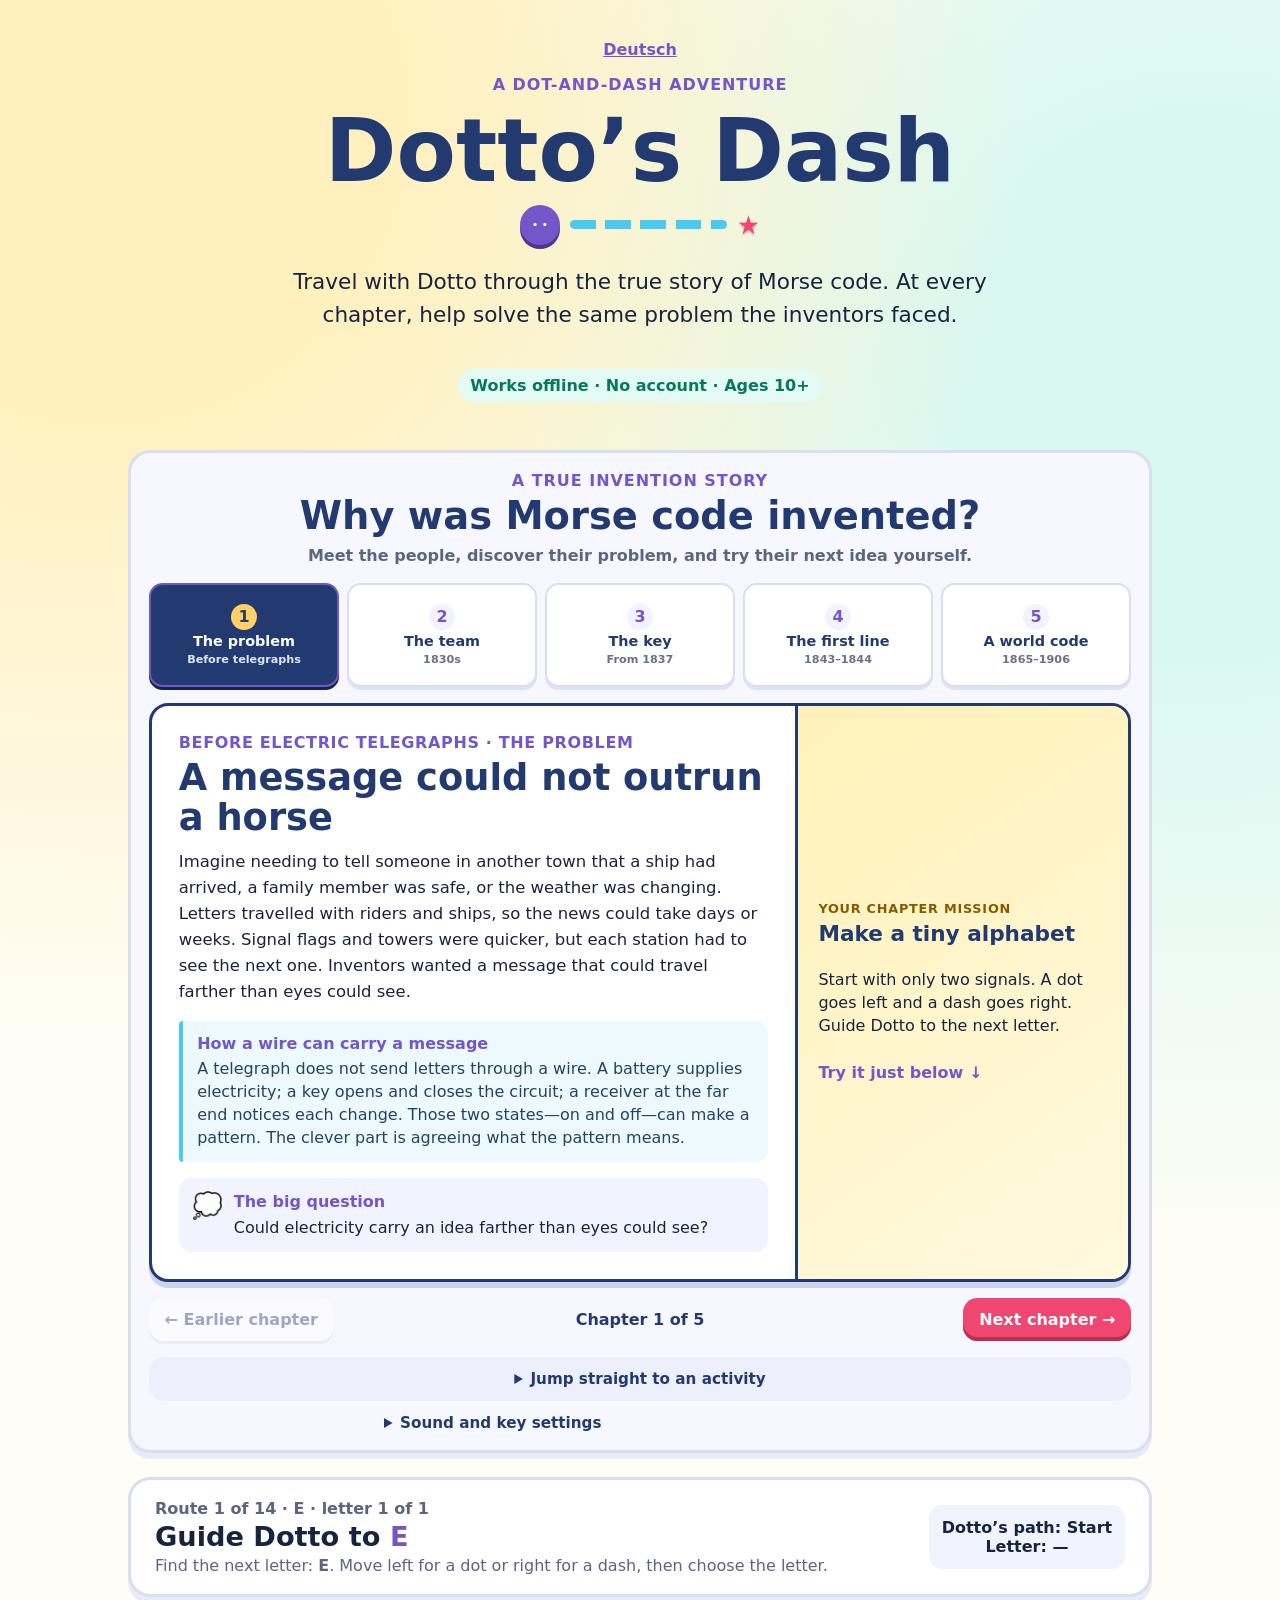
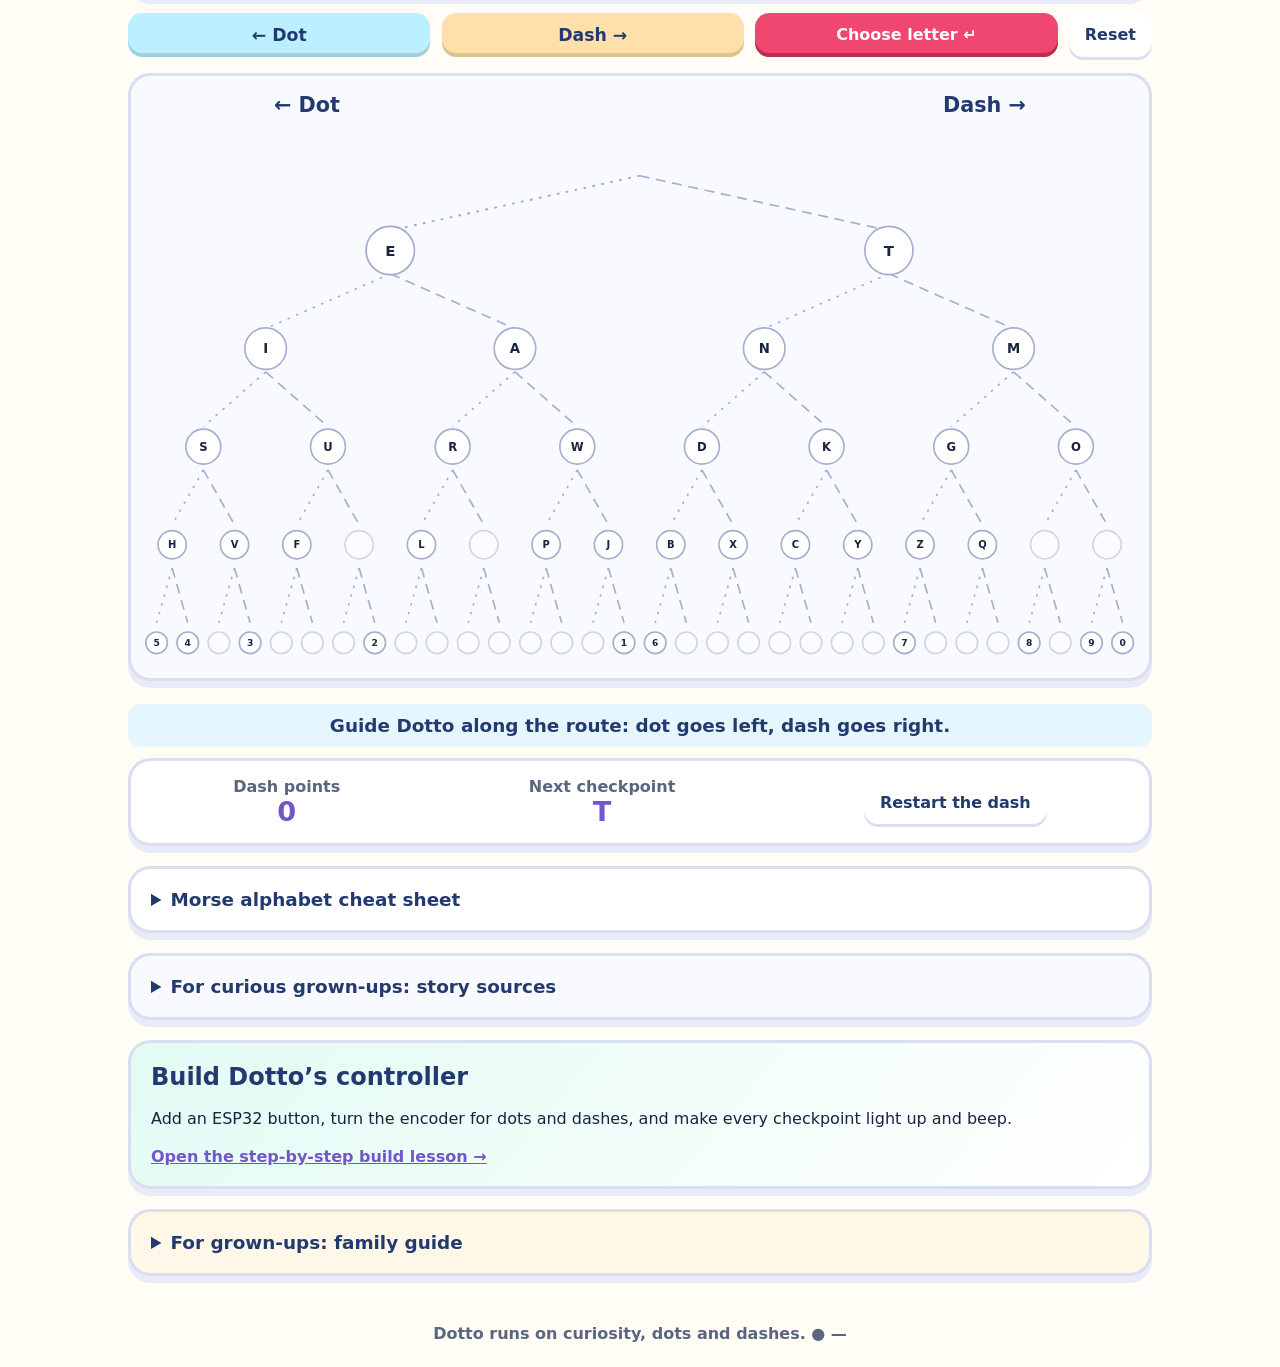
==== commit 8ad83f0f: "expanded story" ====
--- a/index.html
+++ b/index.html
@@ -37,7 +37,8 @@
         <div class="story-copy">
           <p id="story-period" class="story-period">Before electric telegraphs · The problem</p>
           <h3 id="story-title">A message could not outrun a horse</h3>
-          <p id="story-text">Letters travelled with riders and ships. Signal flags and towers were quicker, but people had to see the next station. Inventors wanted a message that could travel through a wire.</p>
+          <p id="story-text">Imagine needing to tell someone in another town that a ship had arrived, a family member was safe, or the weather was changing. Letters travelled with riders and ships, so the news could take days or weeks. Signal flags and towers were quicker, but each station had to see the next one. Inventors wanted a message that could travel farther than eyes could see.</p>
+          <div class="story-detail"><strong id="story-detail-title">How a wire can carry a message</strong><p id="story-detail">A battery supplies electricity; a key opens and closes the circuit; a receiver at the far end notices each change. Those two states—on and off—can make a pattern. The clever part is agreeing what the pattern means.</p></div>
           <div class="story-people"><span aria-hidden="true">💭</span><p><strong id="story-people-title">The big question</strong><span id="story-people-text">Could electricity carry an idea farther than eyes could see?</span></p></div>
         </div>
         <aside class="story-mission">
--- a/style.css
+++ b/style.css
@@ -56,6 +56,9 @@
 .story-period { margin: 0; color: var(--purple); font-weight: 900; letter-spacing: .04em; text-transform: uppercase; }
 .story-copy > h3 { margin: .35rem 0 .65rem; color: var(--navy); font-size: clamp(1.6rem, 4vw, 2.3rem); line-height: 1.1; }
 .story-copy > p:not(.story-period) { margin: 0; font-size: 1.03rem; line-height: 1.58; }
+.story-detail { margin-top: 1rem; padding: .8rem .9rem; border-left: 4px solid var(--sky); border-radius: .25rem .75rem .75rem .25rem; background: #eef9ff; color: #23435f; }
+.story-detail strong { color: var(--purple); }
+.story-detail p { margin: .25rem 0 0; line-height: 1.45; }
 .story-people { display: flex; align-items: flex-start; gap: .7rem; margin-top: 1rem; padding: .8rem; border-radius: .8rem; background: var(--soft); }
 .story-people > span { font-size: 1.55rem; }
 .story-people p { display: grid; gap: .2rem; margin: 0; line-height: 1.4; }
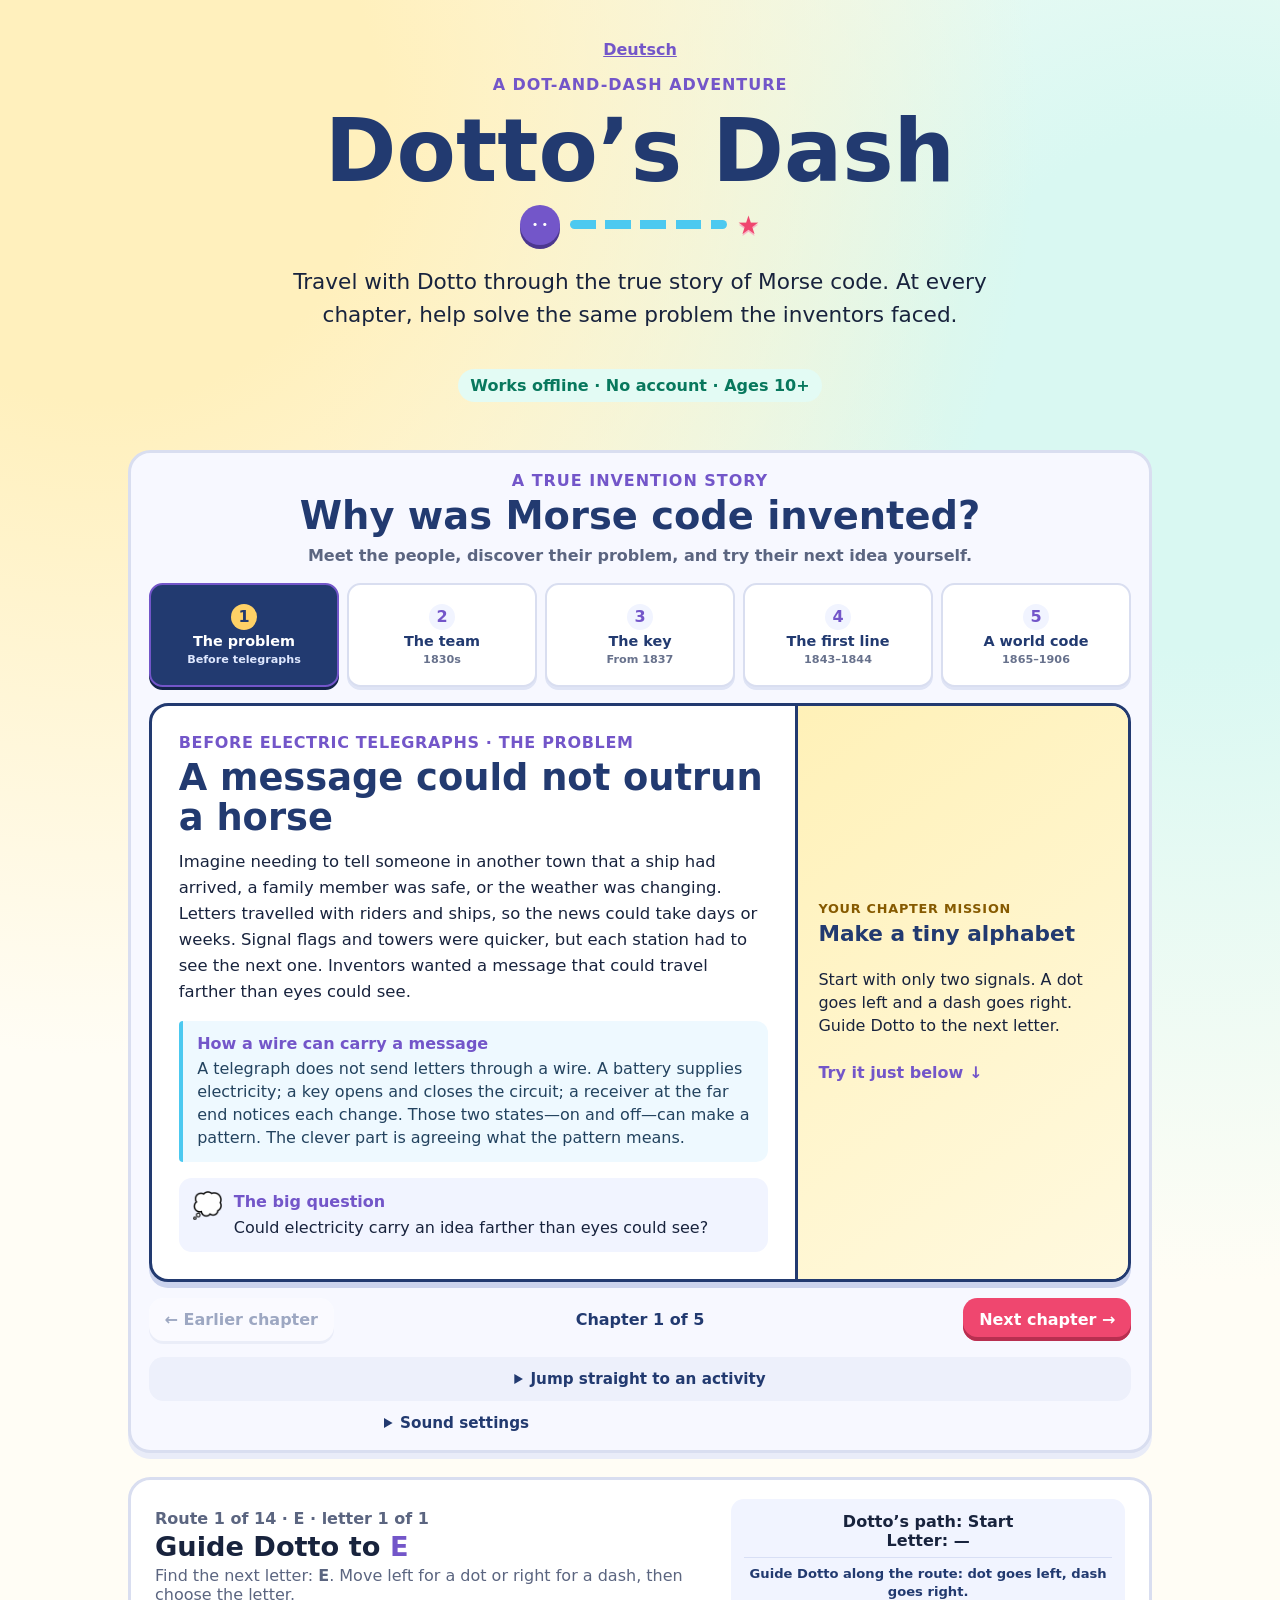
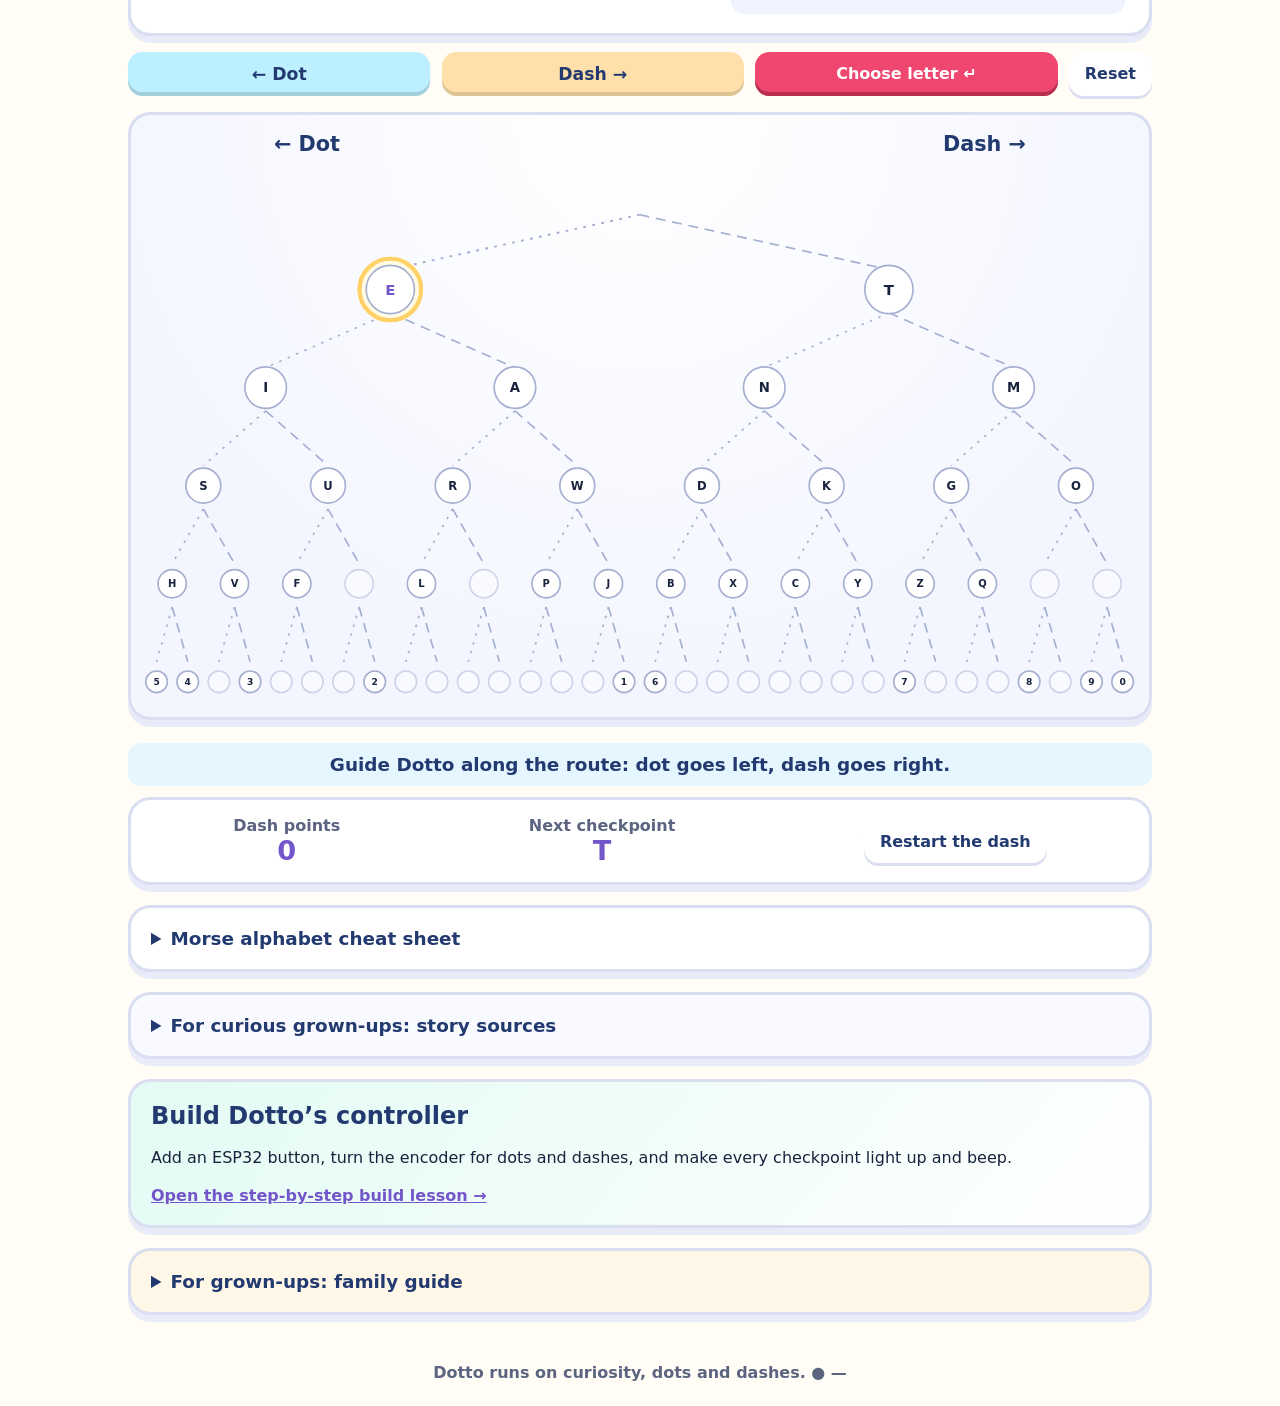
==== commit 96d139bd: "changes to key behaviour. improved tree view" ====
--- a/index.html
+++ b/index.html
@@ -65,9 +65,8 @@
         </div>
       </details>
       <details class="play-settings">
-        <summary>Sound and key settings</summary>
+        <summary>Sound settings</summary>
         <label class="sound-toggle"><input id="sound-toggle" type="checkbox" checked> Key sounds</label>
-        <label class="pause-control" for="letter-pause"><span>Letter pause: <output id="letter-pause-value">500 ms</output></span><input id="letter-pause" type="range" min="300" max="2000" step="100" value="500"><small>After this pause, the next letter starts.</small></label>
       </details>
     </section>
 
@@ -84,7 +83,18 @@
       <div class="input-card free-key-card">
         <button id="free-key-button" class="morse-key-button" type="button"><span aria-hidden="true">●</span><strong>Hold the Morse key</strong><small>Short = dot · long = dash</small></button>
         <button id="free-clear-button" class="secondary-button" type="button">Start over</button>
-        <p class="keyboard-help">Hold Space on a keyboard, press this key on a touch screen, or use the real button. Pause to decode a letter.</p>
+        <p class="keyboard-help">Hold Space on a keyboard, press this key on a touch screen, or use the real button.</p>
+        <details class="free-key-help">
+          <summary>Help and timing settings</summary>
+          <div class="free-key-help-content">
+            <p><strong>How to send:</strong> A short press is a dot. A press at or above the dash threshold is a dash. Wait for the letter gap between letters and the word gap between words.</p>
+            <div class="timing-controls">
+              <label class="pause-control" for="dash-threshold"><span>Dash from: <output id="dash-threshold-value">250 ms</output></span><input id="dash-threshold" type="range" min="100" max="1000" step="50" value="250"><small>Shorter presses are dots.</small></label>
+              <label class="pause-control" for="letter-pause"><span>Letter gap: <output id="letter-pause-value">500 ms</output></span><input id="letter-pause" type="range" min="300" max="2000" step="100" value="500"><small>Then the decoder reads a letter.</small></label>
+              <label class="pause-control" for="word-pause"><span>Word gap: <output id="word-pause-value">1200 ms</output></span><input id="word-pause" type="range" min="700" max="5000" step="100" value="1200"><small>Then the decoder adds a space.</small></label>
+            </div>
+          </div>
+        </details>
       </div>
     </section>
 
@@ -139,7 +149,7 @@
         <button id="tree-confirm-button" class="primary-button tree-confirm-button" type="button">Choose letter ↵</button>
         <button id="tree-reset-button" class="secondary-button" type="button">Reset</button>
       </div>
-      <p class="tree-mobile-tip">Swipe sideways to explore the tree. Pinch with two fingers to zoom.</p>
+      <p class="tree-mobile-tip">Swipe sideways to explore every code route.</p>
       <div id="morse-tree" class="tree-wrap" tabindex="0"></div>
     </section>
 
--- a/style.css
+++ b/style.css
@@ -129,6 +129,13 @@
 .morse-input { display: block; min-height: 5rem; padding: .65rem; margin: .5rem 0 1rem; border-radius: .9rem; background: var(--soft); color: var(--navy); font: 900 clamp(2.2rem, 8vw, 4.4rem)/1 ui-monospace, SFMono-Regular, Consolas, monospace; letter-spacing: .12em; }
 .free-message { display: block; min-height: 3.4rem; padding: .45rem .7rem; border-radius: .8rem; background: white; color: var(--purple); font: 900 clamp(2rem, 8vw, 3.6rem)/1.15 ui-monospace, SFMono-Regular, Consolas, monospace; letter-spacing: .12em; overflow-wrap: anywhere; }
 .free-key-card { display: grid; align-content: center; gap: 1rem; }
+.free-key-help { width: 100%; padding: .8rem .9rem; border: 2px solid #c9d1ed; border-radius: 1rem; background: var(--soft); color: var(--navy); text-align: left; }
+.free-key-help > summary { font-size: 1rem; }
+.free-key-help-content { margin-top: .75rem; }
+.free-key-help-content > p { margin: 0; color: #4d5877; font-size: .92rem; line-height: 1.45; }
+.timing-controls { display: grid; grid-template-columns: repeat(3, minmax(0, 1fr)); gap: .75rem; margin-top: .8rem; }
+.free-key-help .pause-control { margin: 0; font-size: .88rem; }
+.free-key-help .pause-control small { font-size: .78rem; line-height: 1.35; }
 .morse-key-button { display: grid; min-height: 15rem; place-content: center; gap: .6rem; border: 0; border-radius: 1.4rem; background: linear-gradient(145deg, #243d77, #14244b); color: white; cursor: pointer; touch-action: none; user-select: none; box-shadow: inset 0 -10px 0 #0e1b3a, 0 8px 0 #cbd3ed; transition: transform .08s ease, box-shadow .08s ease, background .08s ease; }
 .morse-key-button > span { display: block; color: var(--yellow); font-size: 3.7rem; line-height: .8; text-shadow: 0 0 1rem #ffd16699; }
 .morse-key-button strong { font-size: clamp(1.5rem, 5vw, 2.3rem); }
@@ -150,22 +157,74 @@
 .tree-intro { display: flex; align-items: center; justify-content: space-between; gap: 1rem; padding: 1.2rem 1.5rem; }
 .tree-intro h2 { margin: .2rem 0; font-size: 1.7rem; }
 .tree-intro p:not(.mission-count) { margin: 0; color: #5b6580; }
-.tree-status { min-width: 12rem; padding: .8rem; border-radius: .8rem; background: var(--soft); text-align: center; font-weight: 800; }
+.tree-status { display: grid; min-width: 12rem; gap: .45rem; padding: .8rem; border-radius: .8rem; background: var(--soft); text-align: center; font-weight: 800; }
+.tree-status-route { display: block; }
+.tree-status-notice { display: block; padding-top: .45rem; border-top: 1px solid #d8dff5; color: var(--navy); font-size: .82rem; line-height: 1.35; }
+.tree-status-notice.good { color: #05755a; }
+.tree-status-notice.try { color: #a2354f; }
 .tree-controls { grid-template-columns: 1fr 1fr 1fr auto; }
 .tree-confirm-button { min-width: 10rem; }
 .tree-mobile-tip { display: none; margin: -.45rem 0 -.15rem; color: #5b6580; font-size: .9rem; font-weight: 700; text-align: center; }
-.tree-wrap { padding: .65rem; overflow-x: auto; overscroll-behavior-x: contain; background: #f9faff; touch-action: pan-x pinch-zoom; -webkit-overflow-scrolling: touch; }
+.tree-stage { display: none; }
+.tree-wrap { position: relative; padding: .65rem; overflow-x: auto; overscroll-behavior-x: contain; background: radial-gradient(circle at 50% 0, #fff, #f4f6ff 72%); touch-action: pan-x pan-y pinch-zoom; -webkit-overflow-scrolling: touch; scrollbar-color: #a5afd0 transparent; }
 .morse-tree-svg { display: block; min-width: 60rem; width: 100%; height: auto; }
 .tree-link { fill: none; stroke: #a5afd0; stroke-width: 2; }
 .tree-link.dot-link { stroke-dasharray: 3 8; }
 .tree-link.dash-link { stroke-dasharray: 12 8; }
-.tree-link.active-link { stroke: var(--pink); stroke-width: 4; stroke-dasharray: none; marker-end: url(#tree-arrow); }
+.tree-link.active-link { stroke: var(--pink); stroke-width: 4; stroke-dasharray: 1000; stroke-dashoffset: 0; marker-end: url(#tree-arrow); }
+.tree-link.newest-link { animation: tree-link-draw .32s cubic-bezier(.2, .8, .2, 1) both; }
 .tree-node circle { fill: white; stroke: #a5afd0; stroke-width: 2; }
 .tree-node text { fill: var(--ink); font-weight: 900; text-anchor: middle; }
 .tree-node.empty { opacity: .48; }
-.tree-node.current circle { stroke: var(--pink); stroke-width: 4; }
+.tree-node .tree-target-ring { fill: #fffbe5; stroke: var(--yellow); stroke-width: 5; }
+.tree-node.target text { fill: var(--purple); }
+.tree-node.current > circle:not(.tree-dotto):not(.tree-target-ring) { stroke: var(--pink); stroke-width: 4; }
 .tree-node.current text { fill: var(--pink); }
+.tree-node .tree-dotto { fill: var(--pink); stroke: white; stroke-width: 3; filter: drop-shadow(0 2px 0 #b82f50); animation: tree-dotto-land .34s cubic-bezier(.2, .9, .3, 1.35) both; }
 .tree-label { fill: var(--navy); font-size: 25px; font-weight: 900; }
+@keyframes tree-link-draw { from { stroke-dashoffset: 1000; } to { stroke-dashoffset: 0; } }
+@keyframes tree-dotto-land { from { opacity: 0; transform: scale(.35); transform-origin: center; } to { opacity: 1; transform: scale(1); transform-origin: center; } }
+
+@media (max-width: 63rem) {
+  .tree-controls { display: none; }
+  .tree-mobile-tip { display: block; }
+  .tree-stage { display: grid; gap: .65rem; padding: .8rem; border: 3px solid var(--line); border-radius: 1.2rem; background: linear-gradient(145deg, #fff7d8, #fff 58%, #f0f9ff); box-shadow: 0 6px 0 #e9ecf8; }
+  .tree-stage-identity { display: grid; grid-template-columns: 2.8rem minmax(0, 1fr) auto; align-items: center; gap: .65rem; }
+  .tree-stage-dotto { display: grid; width: 2.8rem; aspect-ratio: 1; place-items: center; border-radius: 50%; background: var(--pink); color: white; box-shadow: 0 3px 0 #b82f50; animation: tree-stage-arrive .32s cubic-bezier(.2, .9, .3, 1.35) both; }
+  .tree-stage-dotto > span { color: var(--yellow); font-size: 1.2rem; text-shadow: 0 0 .55rem #ffd166; }
+  .tree-stage-location { display: grid; gap: .05rem; min-width: 0; }
+  .tree-stage-location small { color: #5b6580; font-weight: 800; }
+  .tree-stage-location strong { overflow: hidden; color: var(--navy); font: 900 clamp(1.15rem, 5vw, 1.6rem)/1.1 ui-monospace, SFMono-Regular, Consolas, monospace; letter-spacing: .08em; text-overflow: ellipsis; white-space: nowrap; }
+  .tree-stage-letter { display: grid; min-width: 2.6rem; min-height: 2.6rem; place-items: center; border: 2px solid #dbd4f7; border-radius: .8rem; background: #f3f0ff; color: var(--purple); font: 900 1.45rem/1 ui-monospace, SFMono-Regular, Consolas, monospace; }
+  .tree-stage-trail { display: grid; grid-template-columns: repeat(5, minmax(0, 1fr)); gap: .35rem; }
+  .tree-stage-slot { display: grid; min-height: 1.75rem; place-items: center; border: 1px dashed #c5cce6; border-radius: .55rem; background: #fff; color: #a5afd0; font: 900 .95rem/1 ui-monospace, SFMono-Regular, Consolas, monospace; }
+  .tree-stage-slot.is-filled { border-style: solid; color: var(--navy); animation: tree-slot-fill .22s ease-out both; }
+  .tree-stage-slot.dot { background: #e3f8ff; border-color: #89d9f3; }
+  .tree-stage-slot.dash { background: #fff2dc; border-color: #f5c878; }
+  .tree-stage-turns { display: grid; grid-template-columns: repeat(2, minmax(0, 1fr)); gap: .65rem; }
+  .tree-stage-turn { display: grid; min-height: 4.65rem; align-content: center; gap: .05rem; border: 0; border-radius: .9rem; padding: .5rem; color: var(--navy); cursor: pointer; font: inherit; font-weight: 900; box-shadow: inset 0 -4px 0 #0002; transition: transform .12s ease, box-shadow .12s ease; }
+  .tree-stage-turn > span { font-size: .88rem; }
+  .tree-stage-turn strong { font: 900 1.55rem/1 ui-monospace, SFMono-Regular, Consolas, monospace; }
+  .tree-stage-turn small { color: #4e5e7f; font-size: .78rem; font-weight: 800; }
+  .tree-stage-turn.dot { background: #bcefff; }
+  .tree-stage-turn.dash { background: #ffe0aa; }
+  .tree-stage-actions { display: grid; grid-template-columns: minmax(0, 1fr) auto; gap: .65rem; }
+  .tree-stage-actions button { min-height: 3.35rem; }
+  .tree-stage-actions .secondary-button { min-width: 7.5rem; }
+  .tree-stage-notice { min-height: 1.3rem; margin: 0; padding: .1rem .35rem; border-radius: .55rem; color: var(--navy); font-size: .86rem; font-weight: 800; line-height: 1.35; text-align: center; }
+  .tree-stage-notice.good { background: #ddfff4; color: #05755a; }
+  .tree-stage-notice.try { background: #ffe5ec; color: #a2354f; }
+  .morse-tree-svg { min-width: 60rem; }
+}
+
+@keyframes tree-stage-arrive { from { opacity: .4; transform: translateX(-.5rem) scale(.85); } to { opacity: 1; transform: translateX(0) scale(1); } }
+@keyframes tree-slot-fill { from { opacity: .25; transform: translateY(-.3rem) scale(.8); } to { opacity: 1; transform: translateY(0) scale(1); } }
+.signal-button:active, .tree-stage-turn:active { transform: translateY(3px); box-shadow: inset 0 -1px 0 #0002; }
+
+@media (prefers-reduced-motion: reduce) {
+  .tree-link.newest-link, .tree-node .tree-dotto, .tree-stage-dotto, .tree-stage-slot.is-filled { animation: none; }
+  .tree-stage-turn, .signal-button { transition: none; }
+}
 
 .listen-card, .answer-card { padding: 1.5rem; border: 3px solid var(--line); border-radius: 1.4rem; background: white; box-shadow: 0 7px 0 #e9ecf8; text-align: center; }
 .listen-card { background: linear-gradient(145deg, #e6f6ff, white); }
@@ -199,6 +258,11 @@
 .wifi-content p { line-height: 1.5; }
 .wifi-setup-form { display: grid; gap: .7rem; max-width: 34rem; }
 .ota-file-input { width: 100%; padding: .7rem; border: 2px dashed #d98da0; border-radius: .8rem; background: white; color: var(--navy); }
+.ota-progress { width: 100%; height: 1.2rem; accent-color: #a2354f; }
+.ota-status { min-height: 1.5rem; margin: 0; line-height: 1.45; font-weight: 700; }
+.ota-status.ready { color: var(--navy); }
+.ota-status.success { color: #05755a; }
+.ota-status.error { color: #a2354f; }
 summary { cursor: pointer; color: var(--navy); font-size: 1.15rem; font-weight: 900; }
 /* The track minimum is set by the longest code ("— — — — —"), which must not wrap
    and must not spill out of its tile. */
@@ -282,6 +346,7 @@
   .story-controls button:first-child { grid-column: 1; grid-row: 2; justify-self: stretch; }
   .story-controls button:last-child { grid-column: 2; grid-row: 2; justify-self: stretch; }
   .mode-options { grid-template-columns: repeat(2, minmax(0, 1fr)); }
+  .timing-controls { grid-template-columns: 1fr; }
   .mode-button { min-height: 6.2rem; }
   .start-adventure { min-height: 5.3rem; }
   .activity-picker .mode-options { grid-template-columns: repeat(2, minmax(0, 1fr)); }
@@ -293,7 +358,7 @@
   .tree-controls .secondary-button { grid-column: auto; }
   .tree-confirm-button { min-width: 0; }
   .tree-mobile-tip { display: block; }
-  .morse-tree-svg { min-width: 54rem; }
+  .morse-tree-svg { min-width: 60rem; }
   .progress-card { flex-wrap: wrap; }
   .mission-card, .input-card, .listen-card, .answer-card { padding: 1.1rem; }
   .cheat-sheet, .story-sources, .make-it-card, .family-guide, .wifi-card, .ota-card { padding: 1rem; }
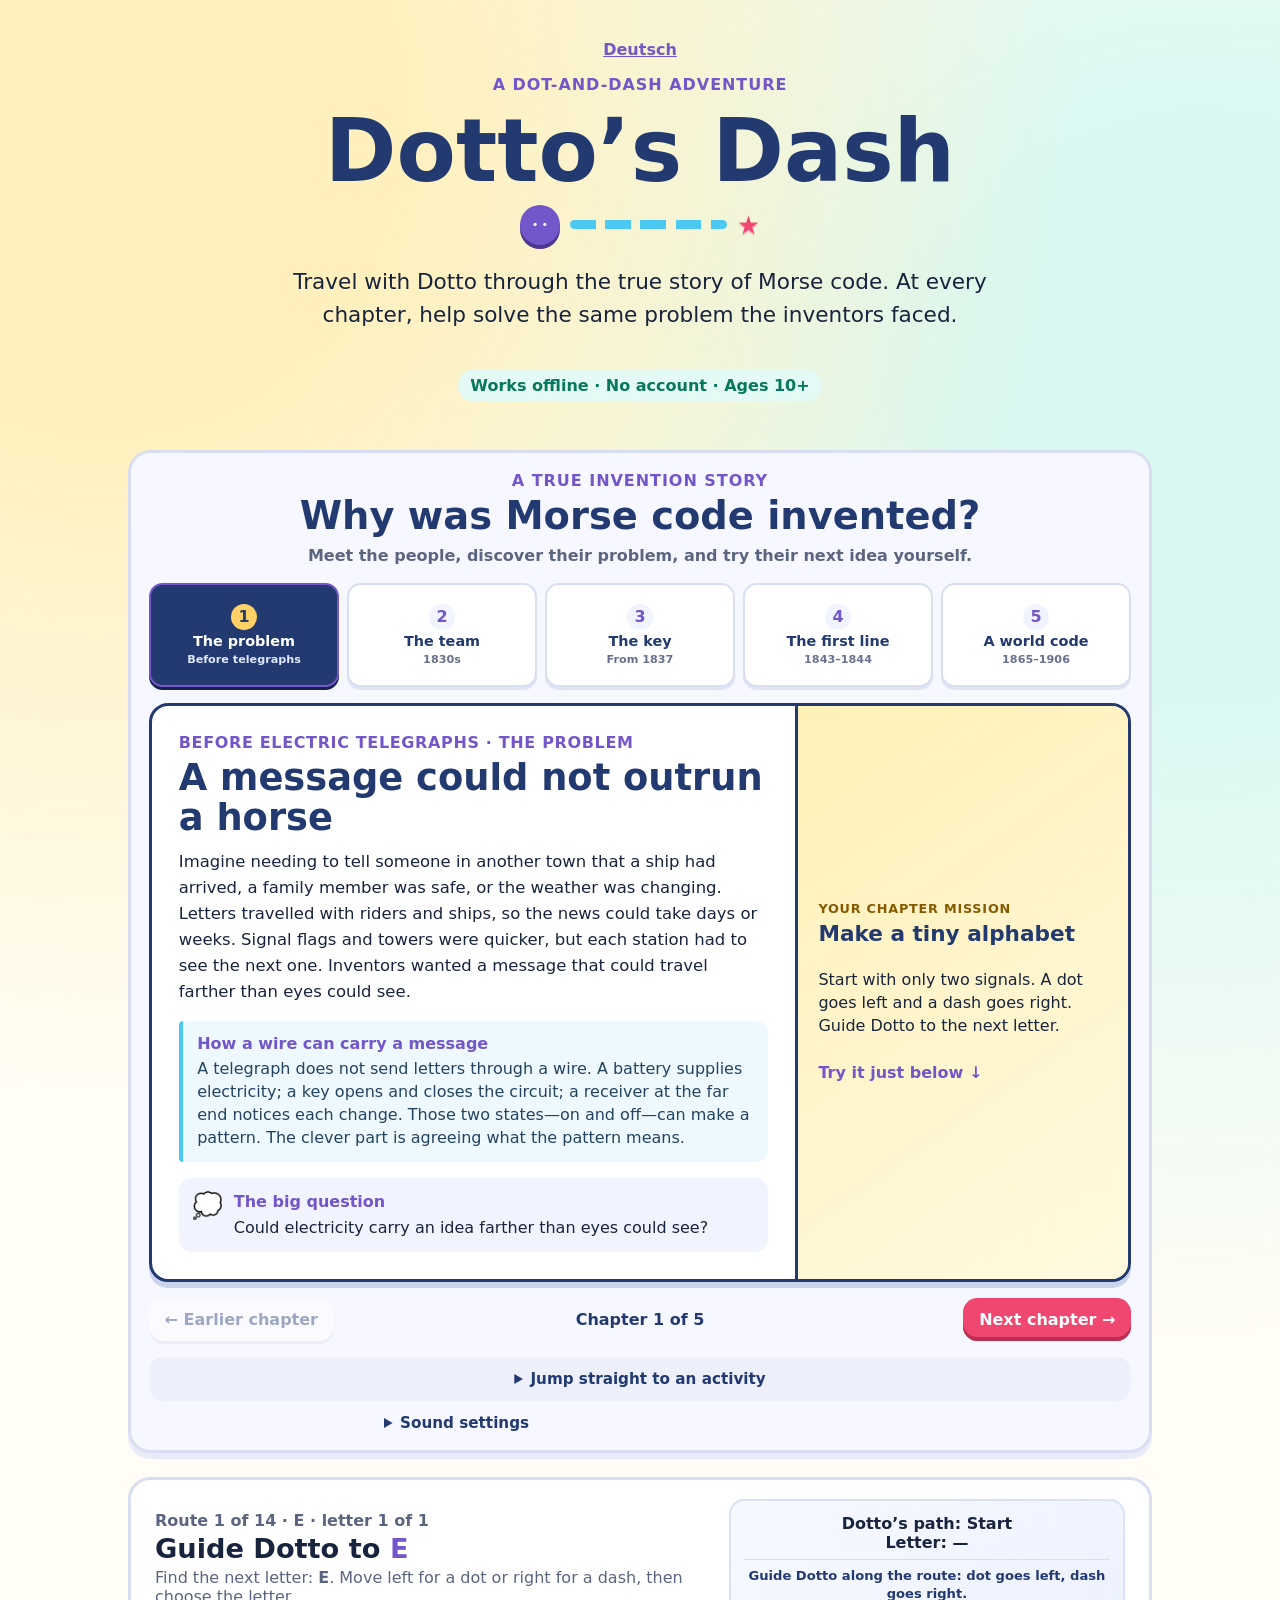
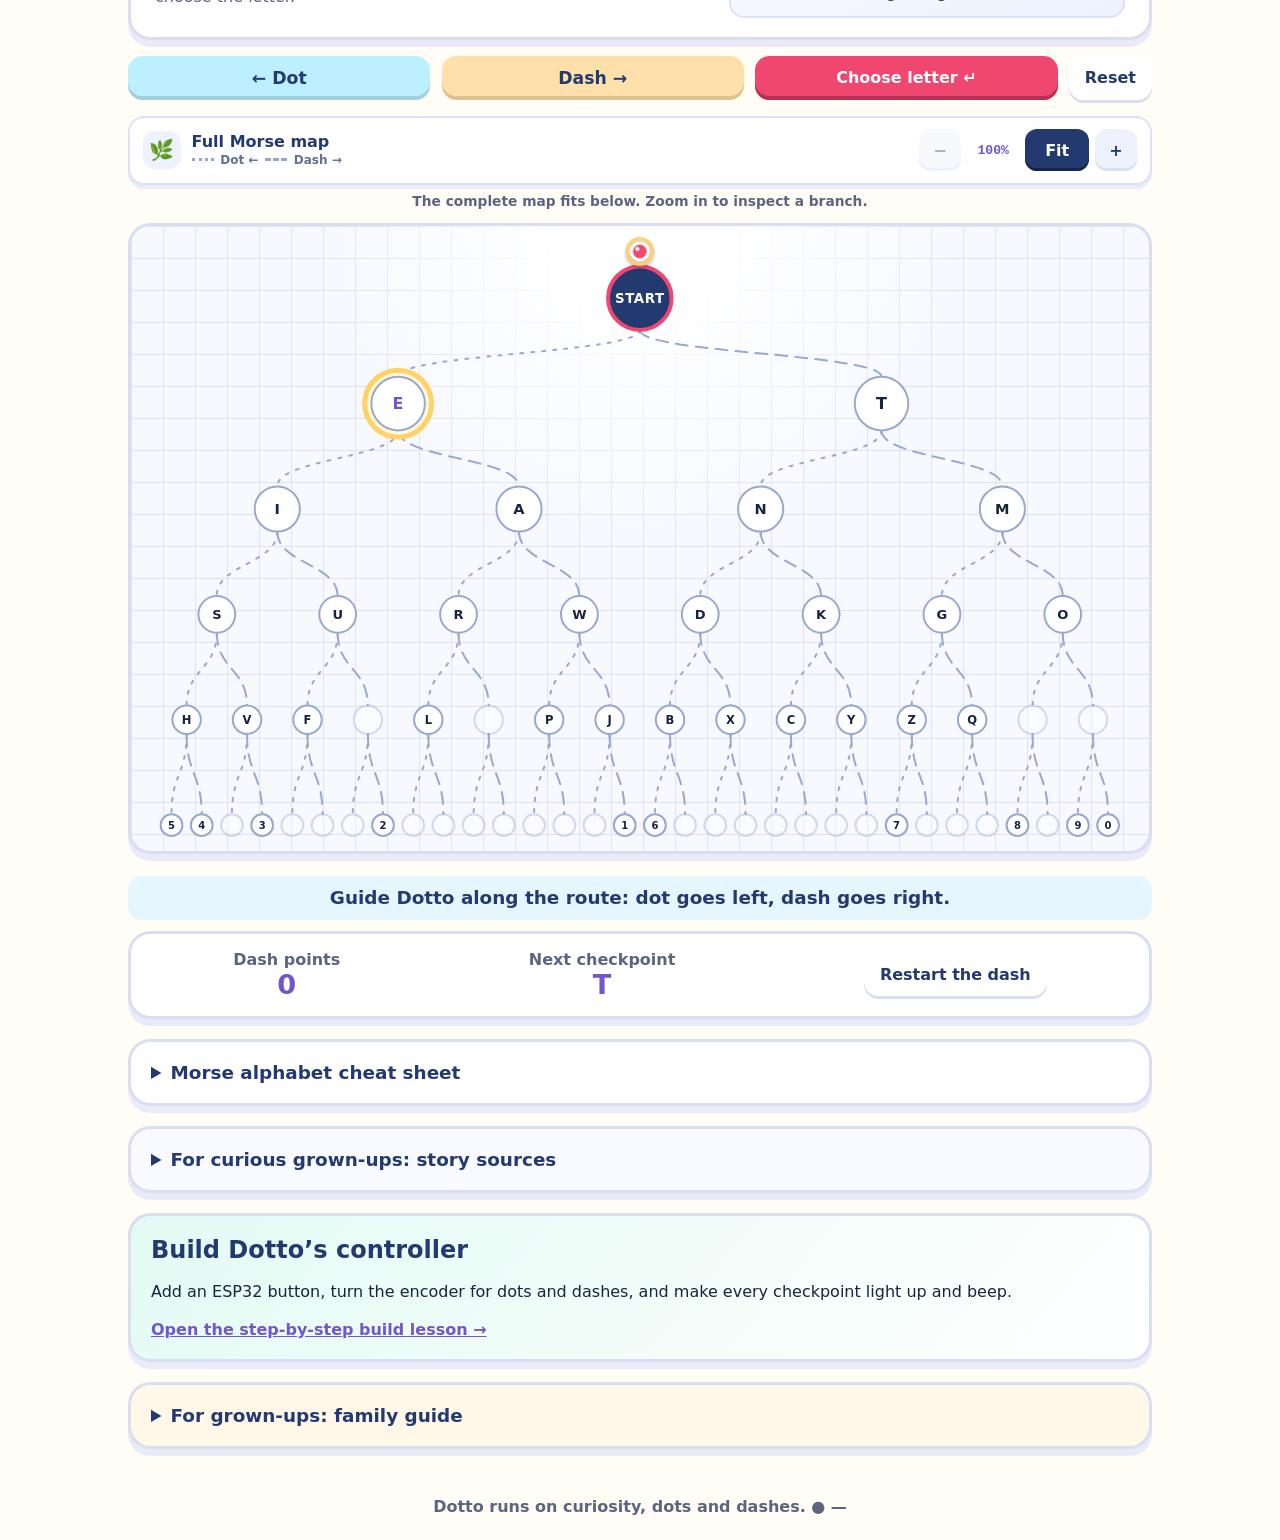
==== commit 90130ee4: "reworked tree" ====
--- a/index.html
+++ b/index.html
@@ -149,7 +149,7 @@
         <button id="tree-confirm-button" class="primary-button tree-confirm-button" type="button">Choose letter ↵</button>
         <button id="tree-reset-button" class="secondary-button" type="button">Reset</button>
       </div>
-      <p class="tree-mobile-tip">Swipe sideways to explore every code route.</p>
+      <p class="tree-mobile-tip">The complete map fits below. Zoom in to inspect a branch.</p>
       <div id="morse-tree" class="tree-wrap" tabindex="0"></div>
     </section>
 
--- a/style.css
+++ b/style.css
@@ -157,64 +157,93 @@
 .tree-intro { display: flex; align-items: center; justify-content: space-between; gap: 1rem; padding: 1.2rem 1.5rem; }
 .tree-intro h2 { margin: .2rem 0; font-size: 1.7rem; }
 .tree-intro p:not(.mission-count) { margin: 0; color: #5b6580; }
-.tree-status { display: grid; min-width: 12rem; gap: .45rem; padding: .8rem; border-radius: .8rem; background: var(--soft); text-align: center; font-weight: 800; }
+.tree-status { display: grid; min-width: 12rem; gap: .45rem; padding: .8rem; border: 2px solid #dbe2f7; border-radius: .95rem; background: linear-gradient(145deg, #f7f9ff, #edf2ff); text-align: center; font-weight: 800; }
 .tree-status-route { display: block; }
 .tree-status-notice { display: block; padding-top: .45rem; border-top: 1px solid #d8dff5; color: var(--navy); font-size: .82rem; line-height: 1.35; }
 .tree-status-notice.good { color: #05755a; }
 .tree-status-notice.try { color: #a2354f; }
 .tree-controls { grid-template-columns: 1fr 1fr 1fr auto; }
 .tree-confirm-button { min-width: 10rem; }
-.tree-mobile-tip { display: none; margin: -.45rem 0 -.15rem; color: #5b6580; font-size: .9rem; font-weight: 700; text-align: center; }
+.tree-mobile-tip { margin: -.45rem 0 -.15rem; color: #5b6580; font-size: .86rem; font-weight: 700; text-align: center; }
 .tree-stage { display: none; }
-.tree-wrap { position: relative; padding: .65rem; overflow-x: auto; overscroll-behavior-x: contain; background: radial-gradient(circle at 50% 0, #fff, #f4f6ff 72%); touch-action: pan-x pan-y pinch-zoom; -webkit-overflow-scrolling: touch; scrollbar-color: #a5afd0 transparent; }
-.morse-tree-svg { display: block; min-width: 60rem; width: 100%; height: auto; }
-.tree-link { fill: none; stroke: #a5afd0; stroke-width: 2; }
+.tree-map-toolbar { display: flex; align-items: center; justify-content: space-between; gap: .8rem; padding: .7rem .8rem; border: 2px solid #dbe2f7; border-radius: 1rem; background: white; box-shadow: 0 4px 0 #e9ecf8; }
+.tree-map-heading { display: flex; align-items: center; gap: .65rem; min-width: 0; color: var(--navy); }
+.tree-map-heading > span:last-child { display: grid; gap: .12rem; min-width: 0; }
+.tree-map-heading strong { line-height: 1.1; }
+.tree-map-heading small { display: flex; align-items: center; flex-wrap: wrap; gap: .25rem .4rem; color: #62708f; font-size: .75rem; font-weight: 800; }
+.tree-map-icon { display: grid; width: 2.4rem; aspect-ratio: 1; flex: 0 0 auto; place-items: center; border-radius: .75rem; background: #eef2ff; color: var(--purple); font-size: 1.25rem; }
+.tree-legend-line { display: inline-block; width: 1.4rem; height: 0; border-top: 3px solid #96a5cf; }
+.tree-legend-line.dot { border-top-style: dotted; background: transparent; }
+.tree-legend-line.dash { border-top-style: dashed; background: transparent; }
+.tree-map-actions { display: flex; align-items: center; gap: .35rem; flex: 0 0 auto; }
+.tree-map-tool { display: grid; min-width: 2.65rem; min-height: 2.65rem; place-items: center; border: 0; border-radius: .75rem; padding: .45rem .65rem; background: #edf1fb; color: var(--navy); cursor: pointer; font-weight: 900; box-shadow: inset 0 -3px 0 #d9e0f3; }
+.tree-map-tool:hover { background: #e1e8fa; }
+.tree-map-fit { min-width: 4rem; background: var(--navy); color: white; box-shadow: inset 0 -3px 0 #14244b; }
+.tree-map-zoom { min-width: 3.3rem; color: var(--purple); font: 900 .82rem/1 ui-monospace, SFMono-Regular, Consolas, monospace; text-align: center; }
+.tree-wrap { position: relative; max-height: min(72vh, 48rem); padding: .45rem; overflow: auto; overscroll-behavior: contain; background-color: #f7f9ff; background-image: radial-gradient(circle at 50% 0, #fff 0 9%, transparent 40%), linear-gradient(#dce3f5 1px, transparent 1px), linear-gradient(90deg, #dce3f5 1px, transparent 1px); background-size: auto, 2rem 2rem, 2rem 2rem; touch-action: pan-x pan-y pinch-zoom; -webkit-overflow-scrolling: touch; scrollbar-color: #a5afd0 transparent; scrollbar-gutter: stable both-edges; }
+.tree-wrap.is-fit { max-height: none; overflow: hidden; scrollbar-gutter: auto; }
+.morse-tree-svg { display: block; width: var(--tree-map-width, 100%); min-width: 0; max-width: none; height: auto; margin: 0 auto; }
+.tree-link { fill: none; stroke: #99a8cf; stroke-width: 2; stroke-linecap: round; vector-effect: non-scaling-stroke; }
 .tree-link.dot-link { stroke-dasharray: 3 8; }
 .tree-link.dash-link { stroke-dasharray: 12 8; }
 .tree-link.active-link { stroke: var(--pink); stroke-width: 4; stroke-dasharray: 1000; stroke-dashoffset: 0; marker-end: url(#tree-arrow); }
 .tree-link.newest-link { animation: tree-link-draw .32s cubic-bezier(.2, .8, .2, 1) both; }
-.tree-node circle { fill: white; stroke: #a5afd0; stroke-width: 2; }
+.tree-node .tree-node-disc { fill: white; stroke: #99a8cf; stroke-width: 2; vector-effect: non-scaling-stroke; }
 .tree-node text { fill: var(--ink); font-weight: 900; text-anchor: middle; }
-.tree-node.empty { opacity: .48; }
-.tree-node .tree-target-ring { fill: #fffbe5; stroke: var(--yellow); stroke-width: 5; }
+.tree-node.empty { opacity: .38; }
+.tree-node.root .tree-node-disc { fill: var(--navy); stroke: #14244b; stroke-width: 3; }
+.tree-node.root text { fill: white; letter-spacing: .04em; text-transform: uppercase; }
+.tree-node .tree-target-ring { fill: #fff8d8; stroke: var(--yellow); stroke-width: 5; vector-effect: non-scaling-stroke; }
 .tree-node.target text { fill: var(--purple); }
-.tree-node.current > circle:not(.tree-dotto):not(.tree-target-ring) { stroke: var(--pink); stroke-width: 4; }
+.tree-node.current .tree-node-disc { stroke: var(--pink); stroke-width: 4; }
 .tree-node.current text { fill: var(--pink); }
-.tree-node .tree-dotto { fill: var(--pink); stroke: white; stroke-width: 3; filter: drop-shadow(0 2px 0 #b82f50); animation: tree-dotto-land .34s cubic-bezier(.2, .9, .3, 1.35) both; }
-.tree-label { fill: var(--navy); font-size: 25px; font-weight: 900; }
+.tree-node.root.current text { fill: white; }
+.tree-dotto-marker { filter: drop-shadow(0 3px 2px #24345a4d); animation: tree-dotto-land .34s cubic-bezier(.2, .9, .3, 1.35) both; transform-box: fill-box; transform-origin: center; }
+.tree-marker-halo { fill: #ffd16688; stroke: #ffd166; stroke-width: 2; vector-effect: non-scaling-stroke; }
+.tree-marker-body { fill: var(--pink); stroke: white; stroke-width: 3; vector-effect: non-scaling-stroke; }
+.tree-marker-shine { fill: white; stroke: none; }
 @keyframes tree-link-draw { from { stroke-dashoffset: 1000; } to { stroke-dashoffset: 0; } }
-@keyframes tree-dotto-land { from { opacity: 0; transform: scale(.35); transform-origin: center; } to { opacity: 1; transform: scale(1); transform-origin: center; } }
+@keyframes tree-dotto-land { from { opacity: 0; scale: .35; } to { opacity: 1; scale: 1; } }
 
 @media (max-width: 63rem) {
   .tree-controls { display: none; }
-  .tree-mobile-tip { display: block; }
-  .tree-stage { display: grid; gap: .65rem; padding: .8rem; border: 3px solid var(--line); border-radius: 1.2rem; background: linear-gradient(145deg, #fff7d8, #fff 58%, #f0f9ff); box-shadow: 0 6px 0 #e9ecf8; }
-  .tree-stage-identity { display: grid; grid-template-columns: 2.8rem minmax(0, 1fr) auto; align-items: center; gap: .65rem; }
-  .tree-stage-dotto { display: grid; width: 2.8rem; aspect-ratio: 1; place-items: center; border-radius: 50%; background: var(--pink); color: white; box-shadow: 0 3px 0 #b82f50; animation: tree-stage-arrive .32s cubic-bezier(.2, .9, .3, 1.35) both; }
-  .tree-stage-dotto > span { color: var(--yellow); font-size: 1.2rem; text-shadow: 0 0 .55rem #ffd166; }
-  .tree-stage-location { display: grid; gap: .05rem; min-width: 0; }
-  .tree-stage-location small { color: #5b6580; font-weight: 800; }
-  .tree-stage-location strong { overflow: hidden; color: var(--navy); font: 900 clamp(1.15rem, 5vw, 1.6rem)/1.1 ui-monospace, SFMono-Regular, Consolas, monospace; letter-spacing: .08em; text-overflow: ellipsis; white-space: nowrap; }
-  .tree-stage-letter { display: grid; min-width: 2.6rem; min-height: 2.6rem; place-items: center; border: 2px solid #dbd4f7; border-radius: .8rem; background: #f3f0ff; color: var(--purple); font: 900 1.45rem/1 ui-monospace, SFMono-Regular, Consolas, monospace; }
-  .tree-stage-trail { display: grid; grid-template-columns: repeat(5, minmax(0, 1fr)); gap: .35rem; }
-  .tree-stage-slot { display: grid; min-height: 1.75rem; place-items: center; border: 1px dashed #c5cce6; border-radius: .55rem; background: #fff; color: #a5afd0; font: 900 .95rem/1 ui-monospace, SFMono-Regular, Consolas, monospace; }
-  .tree-stage-slot.is-filled { border-style: solid; color: var(--navy); animation: tree-slot-fill .22s ease-out both; }
-  .tree-stage-slot.dot { background: #e3f8ff; border-color: #89d9f3; }
-  .tree-stage-slot.dash { background: #fff2dc; border-color: #f5c878; }
+  .tree-intro .tree-status { position: absolute; width: 1px; height: 1px; overflow: hidden; clip: rect(0 0 0 0); clip-path: inset(50%); white-space: nowrap; }
+  .tree-stage { display: grid; gap: .75rem; padding: .85rem; overflow: hidden; border: 3px solid #29447f; border-radius: 1.25rem; background: radial-gradient(circle at 50% -20%, #4565ad, transparent 50%), linear-gradient(145deg, #243d77, #14244b); color: white; box-shadow: 0 7px 0 #cbd3ed; }
+  .tree-stage-heading { display: flex; align-items: center; justify-content: space-between; gap: .75rem; }
+  .tree-stage-heading > span:first-child { display: grid; gap: .12rem; min-width: 0; }
+  .tree-stage-heading small { color: #bcefff; font-size: .74rem; font-weight: 900; letter-spacing: .06em; text-transform: uppercase; }
+  .tree-stage-heading > span:first-child strong { overflow: hidden; font-size: clamp(.95rem, 3.8vw, 1.12rem); line-height: 1.25; text-overflow: ellipsis; white-space: nowrap; }
+  .tree-stage-goal { display: flex; align-items: center; gap: .4rem; flex: 0 0 auto; padding: .38rem .55rem; border-radius: 99rem; background: #ffffff17; color: #e8edff; font-size: .78rem; font-weight: 800; }
+  .tree-stage-goal strong { display: grid; width: 1.8rem; aspect-ratio: 1; place-items: center; border-radius: 50%; background: var(--yellow); color: var(--navy); font-size: 1rem; }
+  .tree-focus-board { position: relative; padding: .55rem; border: 1px solid #ffffff25; border-radius: 1rem; background: #0d1b3c66; }
+  .tree-focus-current { display: grid; justify-items: center; gap: .15rem; }
+  .tree-focus-dotto { display: flex; width: 2.45rem; aspect-ratio: 1; align-items: center; justify-content: center; gap: .27rem; margin-bottom: -.45rem; z-index: 1; border: 3px solid white; border-radius: 50%; background: var(--pink); box-shadow: 0 3px 0 #b82f50, 0 0 0 .32rem #ffd16655; animation: tree-stage-arrive .3s cubic-bezier(.2, .9, .3, 1.35) both; }
+  .tree-focus-dotto i { width: .28rem; aspect-ratio: 1; border-radius: 50%; background: white; }
+  .tree-focus-node { display: grid; min-width: 4.2rem; min-height: 3.2rem; place-items: center; border: 3px solid var(--pink); border-radius: 1rem; padding: .35rem .65rem; background: white; color: var(--navy); font: 900 1.25rem/1 ui-monospace, SFMono-Regular, Consolas, monospace; box-shadow: 0 4px 0 #0b1734; }
+  .tree-focus-current small { color: #dce5ff; font-size: .76rem; font-weight: 800; }
+  .tree-focus-fork { position: relative; height: 1.45rem; }
+  .tree-focus-fork::before { content: ''; position: absolute; top: .25rem; left: 25%; width: 50%; height: .95rem; border-top: 2px solid #ffffff66; border-right: 2px solid #ffffff66; border-left: 2px solid #ffffff66; border-radius: .7rem .7rem 0 0; }
+  .tree-focus-fork::after { content: ''; position: absolute; top: 0; left: 50%; height: .35rem; border-left: 2px solid #ffffff66; }
   .tree-stage-turns { display: grid; grid-template-columns: repeat(2, minmax(0, 1fr)); gap: .65rem; }
-  .tree-stage-turn { display: grid; min-height: 4.65rem; align-content: center; gap: .05rem; border: 0; border-radius: .9rem; padding: .5rem; color: var(--navy); cursor: pointer; font: inherit; font-weight: 900; box-shadow: inset 0 -4px 0 #0002; transition: transform .12s ease, box-shadow .12s ease; }
+  .tree-stage-turn { display: grid; min-height: 4.8rem; align-content: center; gap: .05rem; border: 0; border-radius: .9rem; padding: .5rem; color: var(--navy); cursor: pointer; font: inherit; font-weight: 900; box-shadow: inset 0 -5px 0 #0002; transition: transform .12s ease, box-shadow .12s ease; }
   .tree-stage-turn > span { font-size: .88rem; }
-  .tree-stage-turn strong { font: 900 1.55rem/1 ui-monospace, SFMono-Regular, Consolas, monospace; }
+  .tree-stage-turn strong { font: 900 1.65rem/1 ui-monospace, SFMono-Regular, Consolas, monospace; }
   .tree-stage-turn small { color: #4e5e7f; font-size: .78rem; font-weight: 800; }
   .tree-stage-turn.dot { background: #bcefff; }
   .tree-stage-turn.dash { background: #ffe0aa; }
+  .tree-stage-route { display: grid; grid-template-columns: auto minmax(0, 1fr); align-items: center; gap: .55rem; }
+  .tree-stage-route > span { color: #dce5ff; font-size: .74rem; font-weight: 900; }
+  .tree-stage-trail { display: grid; grid-template-columns: repeat(5, minmax(0, 1fr)); gap: .3rem; }
+  .tree-stage-slot { display: grid; min-height: 1.65rem; place-items: center; border: 1px dashed #ffffff5c; border-radius: .5rem; background: #ffffff0c; color: #8fa0ca; font: 900 .9rem/1 ui-monospace, SFMono-Regular, Consolas, monospace; }
+  .tree-stage-slot.is-filled { border-style: solid; color: var(--navy); animation: tree-slot-fill .22s ease-out both; }
+  .tree-stage-slot.dot { border-color: #89d9f3; background: #bcefff; }
+  .tree-stage-slot.dash { border-color: #f5c878; background: #ffe0aa; }
   .tree-stage-actions { display: grid; grid-template-columns: minmax(0, 1fr) auto; gap: .65rem; }
   .tree-stage-actions button { min-height: 3.35rem; }
-  .tree-stage-actions .secondary-button { min-width: 7.5rem; }
-  .tree-stage-notice { min-height: 1.3rem; margin: 0; padding: .1rem .35rem; border-radius: .55rem; color: var(--navy); font-size: .86rem; font-weight: 800; line-height: 1.35; text-align: center; }
+  .tree-stage-actions .secondary-button { min-width: 7.5rem; background: #ffffffed; }
+  .tree-stage-notice { min-height: 1.3rem; margin: 0; padding: .35rem .45rem; border-radius: .6rem; background: #ffffff12; color: #e8edff; font-size: .84rem; font-weight: 800; line-height: 1.35; text-align: center; }
   .tree-stage-notice.good { background: #ddfff4; color: #05755a; }
   .tree-stage-notice.try { background: #ffe5ec; color: #a2354f; }
-  .morse-tree-svg { min-width: 60rem; }
 }
 
 @keyframes tree-stage-arrive { from { opacity: .4; transform: translateX(-.5rem) scale(.85); } to { opacity: 1; transform: translateX(0) scale(1); } }
@@ -222,7 +251,7 @@
 .signal-button:active, .tree-stage-turn:active { transform: translateY(3px); box-shadow: inset 0 -1px 0 #0002; }
 
 @media (prefers-reduced-motion: reduce) {
-  .tree-link.newest-link, .tree-node .tree-dotto, .tree-stage-dotto, .tree-stage-slot.is-filled { animation: none; }
+  .tree-link.newest-link, .tree-dotto-marker, .tree-focus-dotto, .tree-stage-slot.is-filled { animation: none; }
   .tree-stage-turn, .signal-button { transition: none; }
 }
 
@@ -358,7 +387,10 @@
   .tree-controls .secondary-button { grid-column: auto; }
   .tree-confirm-button { min-width: 0; }
   .tree-mobile-tip { display: block; }
-  .morse-tree-svg { min-width: 60rem; }
+  .tree-map-toolbar { align-items: stretch; flex-direction: column; }
+  .tree-map-actions { justify-content: space-between; }
+  .tree-map-tool { min-width: 3rem; }
+  .morse-tree-svg { min-width: 0; }
   .progress-card { flex-wrap: wrap; }
   .mission-card, .input-card, .listen-card, .answer-card { padding: 1.1rem; }
   .cheat-sheet, .story-sources, .make-it-card, .family-guide, .wifi-card, .ota-card { padding: 1rem; }
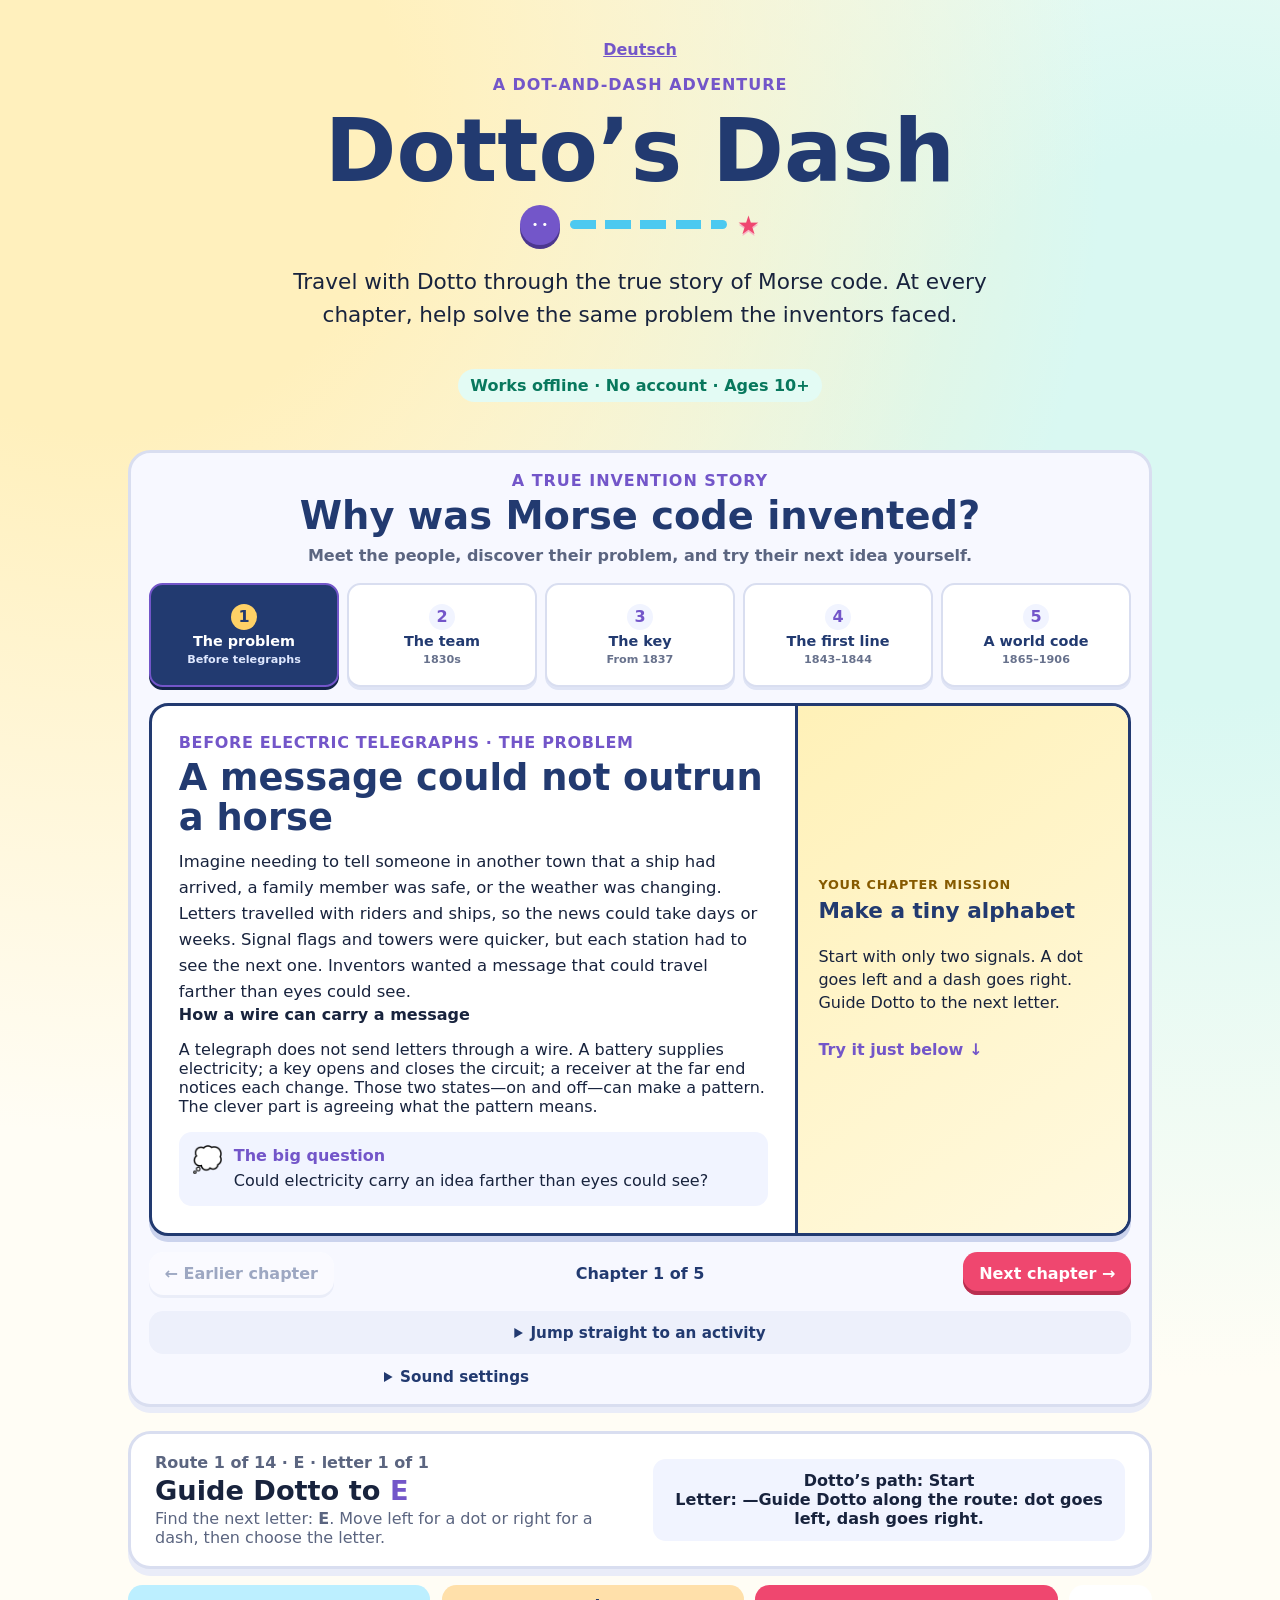
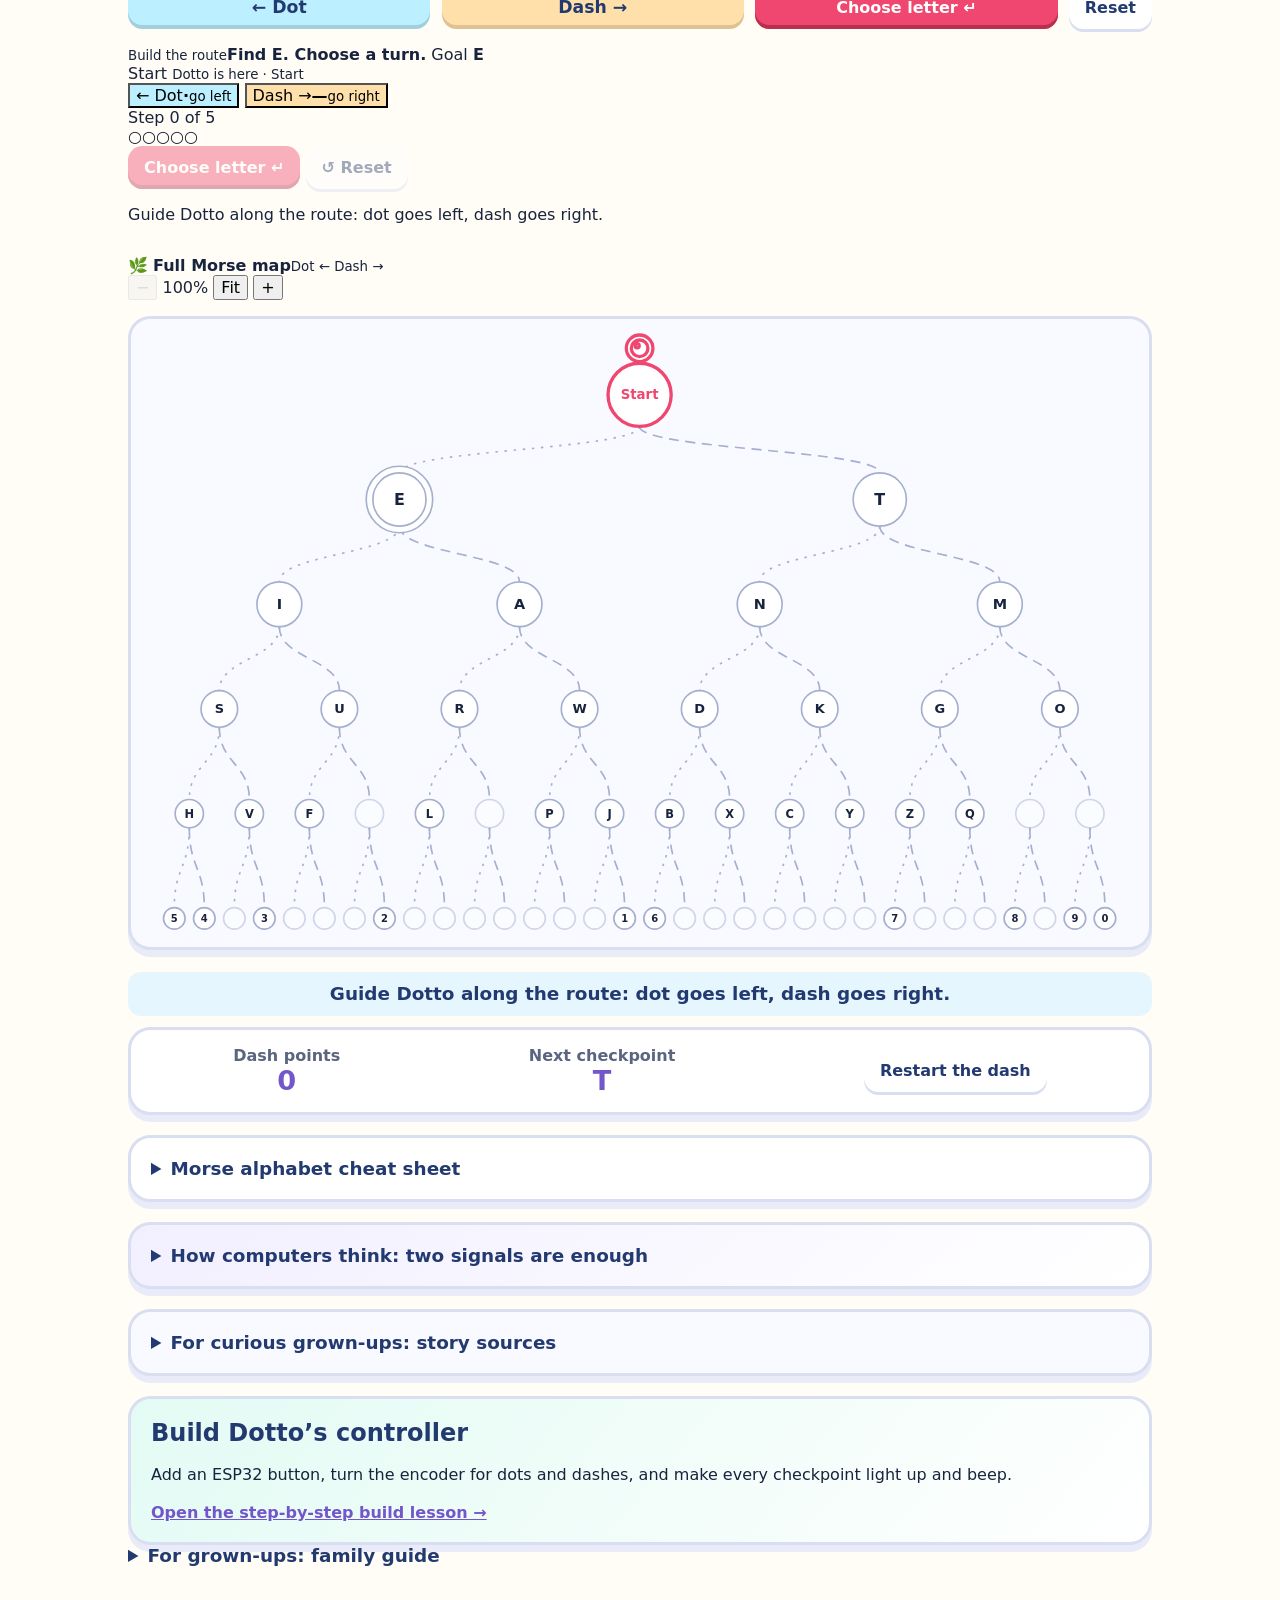
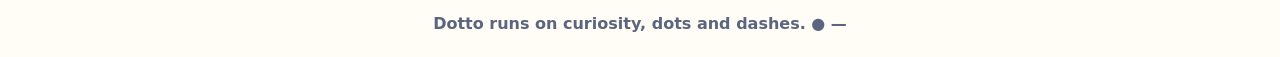
==== commit f99ada70: "Add a binary/computing lesson to the game, build guide and docs Dotto's two Morse signals are the sa" ====
--- a/index.html
+++ b/index.html
@@ -89,9 +89,9 @@
           <div class="free-key-help-content">
             <p><strong>How to send:</strong> A short press is a dot. A press at or above the dash threshold is a dash. Wait for the letter gap between letters and the word gap between words.</p>
             <div class="timing-controls">
-              <label class="pause-control" for="dash-threshold"><span>Dash from: <output id="dash-threshold-value">250 ms</output></span><input id="dash-threshold" type="range" min="100" max="1000" step="50" value="250"><small>Shorter presses are dots.</small></label>
-              <label class="pause-control" for="letter-pause"><span>Letter gap: <output id="letter-pause-value">500 ms</output></span><input id="letter-pause" type="range" min="300" max="2000" step="100" value="500"><small>Then the decoder reads a letter.</small></label>
-              <label class="pause-control" for="word-pause"><span>Word gap: <output id="word-pause-value">1200 ms</output></span><input id="word-pause" type="range" min="700" max="5000" step="100" value="1200"><small>Then the decoder adds a space.</small></label>
+              <label class="pause-control" for="dash-threshold"><span>Dash from: <output id="dash-threshold-value">300 ms</output></span><input id="dash-threshold" type="range" min="150" max="1000" step="50" value="300"><small>Shorter presses are dots. Raise this if your dots keep turning into dashes.</small></label>
+              <label class="pause-control" for="letter-pause"><span>Letter gap: <output id="letter-pause-value">600 ms</output></span><input id="letter-pause" type="range" min="500" max="2000" step="100" value="600"><small>Then the decoder reads a letter. It always stays longer than a dash.</small></label>
+              <label class="pause-control" for="word-pause"><span>Word gap: <output id="word-pause-value">1400 ms</output></span><input id="word-pause" type="range" min="1200" max="5000" step="100" value="1400"><small>Then the decoder adds a space. It always stays longer than the letter gap.</small></label>
             </div>
           </div>
         </details>
@@ -180,6 +180,46 @@
     <details class="cheat-sheet">
       <summary>Morse alphabet cheat sheet</summary>
       <div id="alphabet" class="alphabet-grid"></div>
+    </details>
+
+    <details class="binary-lesson">
+      <summary>How computers think: two signals are enough</summary>
+      <div class="binary-content">
+        <p>Dotto’s whole alphabet is built from two signals. That is not a trick to make the game easy — it is the idea every computer in the world runs on.</p>
+        <p>A machine is bad at measuring something exactly, but very good at telling two clearly different states apart. So engineers use exactly two and call them <strong>1</strong> and <strong>0</strong>. One of those choices is a <strong>bit</strong>, short for <em>binary digit</em>.</p>
+        <table class="wire-table binary-table">
+          <thead><tr><th>Where the two states live</th><th>1</th><th>0</th></tr></thead>
+          <tbody>
+            <tr><td>Your Morse key</td><td>pressed</td><td>released</td></tr>
+            <tr><td>A telegraph wire in 1844</td><td>current flowing</td><td>no current</td></tr>
+            <tr><td>A pin on the ESP32</td><td>3.3 V (HIGH)</td><td>0 V (LOW)</td></tr>
+            <tr><td>Memory in a phone or laptop</td><td>charged</td><td>empty</td></tr>
+          </tbody>
+        </table>
+        <p>One bit can only say two things: yes or no, dot or dash, <strong>E</strong> or <strong>T</strong>. But every bit you add <strong>doubles</strong> how much you can say, and that grows fast:</p>
+        <ul class="binary-doubling">
+          <li><strong>1 bit</strong> → 2 messages <small>E and T, the first row of the tree</small></li>
+          <li><strong>2 bits</strong> → 4 <small>I, A, N, M</small></li>
+          <li><strong>3 bits</strong> → 8 <small>S, U, R, W, D, K, G, O</small></li>
+          <li><strong>8 bits</strong> → 256 <small>enough for every letter, digit and punctuation mark</small></li>
+        </ul>
+        <p>That doubling is exactly the walk you take through the Morse tree: each dot or dash halves the letters that are still possible.</p>
+
+        <div class="binary-lab">
+          <p class="prompt">Build a byte</p>
+          <p>Eight bits in a row are called a <strong>byte</strong>. Each place is worth double the one to its right. Switch some bits on, add up their values, and see which character that number stands for.</p>
+          <div id="binary-bits" class="binary-bits" role="group" aria-label="Eight bits, worth 128 down to 1"></div>
+          <output id="binary-readout" class="binary-readout" aria-live="polite"></output>
+          <div class="action-controls">
+            <button id="binary-letter-button" class="secondary-button" type="button">Show me a letter</button>
+            <button id="binary-clear-button" class="secondary-button" type="button">All zeros</button>
+          </div>
+          <p class="keyboard-help">Computers agreed one shared list of which number means which character. It is called ASCII: <strong>A</strong> is 65, <strong>B</strong> is 66, and a space is 32.</p>
+        </div>
+
+        <p><strong>So is Morse code binary?</strong> Almost, and the difference is worth knowing. A byte is always exactly eight bits, so a computer knows where one character ends and the next begins. Morse letters have different lengths — <strong>E</strong> is one signal and <strong>Z</strong> is four — so Morse also needs the silence between signals to show where a letter stops. Morse really uses three things: dot, dash and pause.</p>
+        <p><strong>Inside Dotto’s controller</strong> everything really is bits. The button pin reads 1 while the button is open and 0 while you hold it down. Each colour is made from thousands of fast 1s and 0s per second. The sound travels to the speaker amplifier as binary numbers. Even this page arrived as bits: the ESP32 keeps the whole game as about a million of them.</p>
+      </div>
     </details>
 
     <details class="story-sources">
--- a/style.css
+++ b/style.css
@@ -51,14 +51,11 @@
 .story-step.active { border-color: var(--purple); background: var(--navy); color: white; box-shadow: 0 3px 0 #14244b; }
 .story-step.active > span { background: var(--yellow); color: var(--navy); }
 .story-step.active small { color: #dfe8ff; }
-.story-card { display: grid; grid-template-columns: minmax(0, 1.45fr) minmax(15rem, .75fr); overflow: hidden; border: 3px solid var(--navy); border-radius: 1.2rem; background: white; box-shadow: 0 6px 0 #cbd3ed; }
+.story-card { display: grid; grid-template-columns: minmax(0, 1.45fr) minmax(15rem, .75fr); overflow: hidden; border: 3px solid var(--navy); border-radius: 1.2rem; background: white; box-shadow: 0 6px 0 #cbd3ed; transition: border-color .4s ease, box-shadow .4s ease; }
 .story-copy { padding: clamp(1.1rem, 3vw, 1.7rem); }
 .story-period { margin: 0; color: var(--purple); font-weight: 900; letter-spacing: .04em; text-transform: uppercase; }
 .story-copy > h3 { margin: .35rem 0 .65rem; color: var(--navy); font-size: clamp(1.6rem, 4vw, 2.3rem); line-height: 1.1; }
 .story-copy > p:not(.story-period) { margin: 0; font-size: 1.03rem; line-height: 1.58; }
-.story-detail { margin-top: 1rem; padding: .8rem .9rem; border-left: 4px solid var(--sky); border-radius: .25rem .75rem .75rem .25rem; background: #eef9ff; color: #23435f; }
-.story-detail strong { color: var(--purple); }
-.story-detail p { margin: .25rem 0 0; line-height: 1.45; }
 .story-people { display: flex; align-items: flex-start; gap: .7rem; margin-top: 1rem; padding: .8rem; border-radius: .8rem; background: var(--soft); }
 .story-people > span { font-size: 1.55rem; }
 .story-people p { display: grid; gap: .2rem; margin: 0; line-height: 1.4; }
@@ -111,7 +108,7 @@
 #create-panel.is-ready { grid-template-columns: 1fr 1.15fr; }
 #create-panel > .mission-card { max-width: 42rem; margin: 0 auto; }
 #create-panel.is-ready > .mission-card { max-width: none; margin: 0; }
-.mission-card, .input-card, .tree-intro, .tree-wrap, .progress-card, .cheat-sheet, .story-sources, .make-it-card, .family-guide {
+.mission-card, .input-card, .tree-intro, .tree-wrap, .progress-card, .cheat-sheet, .binary-lesson, .story-sources, .make-it-card {
   border: 3px solid var(--line); border-radius: 1.4rem; background: white; box-shadow: 0 7px 0 #e9ecf8;
 }
 .mission-card, .input-card { padding: 1.6rem; text-align: center; }
@@ -129,13 +126,6 @@
 .morse-input { display: block; min-height: 5rem; padding: .65rem; margin: .5rem 0 1rem; border-radius: .9rem; background: var(--soft); color: var(--navy); font: 900 clamp(2.2rem, 8vw, 4.4rem)/1 ui-monospace, SFMono-Regular, Consolas, monospace; letter-spacing: .12em; }
 .free-message { display: block; min-height: 3.4rem; padding: .45rem .7rem; border-radius: .8rem; background: white; color: var(--purple); font: 900 clamp(2rem, 8vw, 3.6rem)/1.15 ui-monospace, SFMono-Regular, Consolas, monospace; letter-spacing: .12em; overflow-wrap: anywhere; }
 .free-key-card { display: grid; align-content: center; gap: 1rem; }
-.free-key-help { width: 100%; padding: .8rem .9rem; border: 2px solid #c9d1ed; border-radius: 1rem; background: var(--soft); color: var(--navy); text-align: left; }
-.free-key-help > summary { font-size: 1rem; }
-.free-key-help-content { margin-top: .75rem; }
-.free-key-help-content > p { margin: 0; color: #4d5877; font-size: .92rem; line-height: 1.45; }
-.timing-controls { display: grid; grid-template-columns: repeat(3, minmax(0, 1fr)); gap: .75rem; margin-top: .8rem; }
-.free-key-help .pause-control { margin: 0; font-size: .88rem; }
-.free-key-help .pause-control small { font-size: .78rem; line-height: 1.35; }
 .morse-key-button { display: grid; min-height: 15rem; place-content: center; gap: .6rem; border: 0; border-radius: 1.4rem; background: linear-gradient(145deg, #243d77, #14244b); color: white; cursor: pointer; touch-action: none; user-select: none; box-shadow: inset 0 -10px 0 #0e1b3a, 0 8px 0 #cbd3ed; transition: transform .08s ease, box-shadow .08s ease, background .08s ease; }
 .morse-key-button > span { display: block; color: var(--yellow); font-size: 3.7rem; line-height: .8; text-shadow: 0 0 1rem #ffd16699; }
 .morse-key-button strong { font-size: clamp(1.5rem, 5vw, 2.3rem); }
@@ -157,103 +147,22 @@
 .tree-intro { display: flex; align-items: center; justify-content: space-between; gap: 1rem; padding: 1.2rem 1.5rem; }
 .tree-intro h2 { margin: .2rem 0; font-size: 1.7rem; }
 .tree-intro p:not(.mission-count) { margin: 0; color: #5b6580; }
-.tree-status { display: grid; min-width: 12rem; gap: .45rem; padding: .8rem; border: 2px solid #dbe2f7; border-radius: .95rem; background: linear-gradient(145deg, #f7f9ff, #edf2ff); text-align: center; font-weight: 800; }
-.tree-status-route { display: block; }
-.tree-status-notice { display: block; padding-top: .45rem; border-top: 1px solid #d8dff5; color: var(--navy); font-size: .82rem; line-height: 1.35; }
-.tree-status-notice.good { color: #05755a; }
-.tree-status-notice.try { color: #a2354f; }
+.tree-status { min-width: 12rem; padding: .8rem; border-radius: .8rem; background: var(--soft); text-align: center; font-weight: 800; }
 .tree-controls { grid-template-columns: 1fr 1fr 1fr auto; }
 .tree-confirm-button { min-width: 10rem; }
-.tree-mobile-tip { margin: -.45rem 0 -.15rem; color: #5b6580; font-size: .86rem; font-weight: 700; text-align: center; }
-.tree-stage { display: none; }
-.tree-map-toolbar { display: flex; align-items: center; justify-content: space-between; gap: .8rem; padding: .7rem .8rem; border: 2px solid #dbe2f7; border-radius: 1rem; background: white; box-shadow: 0 4px 0 #e9ecf8; }
-.tree-map-heading { display: flex; align-items: center; gap: .65rem; min-width: 0; color: var(--navy); }
-.tree-map-heading > span:last-child { display: grid; gap: .12rem; min-width: 0; }
-.tree-map-heading strong { line-height: 1.1; }
-.tree-map-heading small { display: flex; align-items: center; flex-wrap: wrap; gap: .25rem .4rem; color: #62708f; font-size: .75rem; font-weight: 800; }
-.tree-map-icon { display: grid; width: 2.4rem; aspect-ratio: 1; flex: 0 0 auto; place-items: center; border-radius: .75rem; background: #eef2ff; color: var(--purple); font-size: 1.25rem; }
-.tree-legend-line { display: inline-block; width: 1.4rem; height: 0; border-top: 3px solid #96a5cf; }
-.tree-legend-line.dot { border-top-style: dotted; background: transparent; }
-.tree-legend-line.dash { border-top-style: dashed; background: transparent; }
-.tree-map-actions { display: flex; align-items: center; gap: .35rem; flex: 0 0 auto; }
-.tree-map-tool { display: grid; min-width: 2.65rem; min-height: 2.65rem; place-items: center; border: 0; border-radius: .75rem; padding: .45rem .65rem; background: #edf1fb; color: var(--navy); cursor: pointer; font-weight: 900; box-shadow: inset 0 -3px 0 #d9e0f3; }
-.tree-map-tool:hover { background: #e1e8fa; }
-.tree-map-fit { min-width: 4rem; background: var(--navy); color: white; box-shadow: inset 0 -3px 0 #14244b; }
-.tree-map-zoom { min-width: 3.3rem; color: var(--purple); font: 900 .82rem/1 ui-monospace, SFMono-Regular, Consolas, monospace; text-align: center; }
-.tree-wrap { position: relative; max-height: min(72vh, 48rem); padding: .45rem; overflow: auto; overscroll-behavior: contain; background-color: #f7f9ff; background-image: radial-gradient(circle at 50% 0, #fff 0 9%, transparent 40%), linear-gradient(#dce3f5 1px, transparent 1px), linear-gradient(90deg, #dce3f5 1px, transparent 1px); background-size: auto, 2rem 2rem, 2rem 2rem; touch-action: pan-x pan-y pinch-zoom; -webkit-overflow-scrolling: touch; scrollbar-color: #a5afd0 transparent; scrollbar-gutter: stable both-edges; }
-.tree-wrap.is-fit { max-height: none; overflow: hidden; scrollbar-gutter: auto; }
-.morse-tree-svg { display: block; width: var(--tree-map-width, 100%); min-width: 0; max-width: none; height: auto; margin: 0 auto; }
-.tree-link { fill: none; stroke: #99a8cf; stroke-width: 2; stroke-linecap: round; vector-effect: non-scaling-stroke; }
+.tree-mobile-tip { display: none; margin: -.45rem 0 -.15rem; color: #5b6580; font-size: .9rem; font-weight: 700; text-align: center; }
+.tree-wrap { padding: .65rem; overflow-x: auto; overscroll-behavior-x: contain; background: #f9faff; touch-action: pan-x pinch-zoom; -webkit-overflow-scrolling: touch; }
+.morse-tree-svg { display: block; min-width: 60rem; width: 100%; height: auto; }
+.tree-link { fill: none; stroke: #a5afd0; stroke-width: 2; }
 .tree-link.dot-link { stroke-dasharray: 3 8; }
 .tree-link.dash-link { stroke-dasharray: 12 8; }
-.tree-link.active-link { stroke: var(--pink); stroke-width: 4; stroke-dasharray: 1000; stroke-dashoffset: 0; marker-end: url(#tree-arrow); }
-.tree-link.newest-link { animation: tree-link-draw .32s cubic-bezier(.2, .8, .2, 1) both; }
-.tree-node .tree-node-disc { fill: white; stroke: #99a8cf; stroke-width: 2; vector-effect: non-scaling-stroke; }
+.tree-link.active-link { stroke: var(--pink); stroke-width: 4; stroke-dasharray: none; marker-end: url(#tree-arrow); }
+.tree-node circle { fill: white; stroke: #a5afd0; stroke-width: 2; }
 .tree-node text { fill: var(--ink); font-weight: 900; text-anchor: middle; }
-.tree-node.empty { opacity: .38; }
-.tree-node.root .tree-node-disc { fill: var(--navy); stroke: #14244b; stroke-width: 3; }
-.tree-node.root text { fill: white; letter-spacing: .04em; text-transform: uppercase; }
-.tree-node .tree-target-ring { fill: #fff8d8; stroke: var(--yellow); stroke-width: 5; vector-effect: non-scaling-stroke; }
-.tree-node.target text { fill: var(--purple); }
-.tree-node.current .tree-node-disc { stroke: var(--pink); stroke-width: 4; }
+.tree-node.empty { opacity: .48; }
+.tree-node.current circle { stroke: var(--pink); stroke-width: 4; }
 .tree-node.current text { fill: var(--pink); }
-.tree-node.root.current text { fill: white; }
-.tree-dotto-marker { filter: drop-shadow(0 3px 2px #24345a4d); animation: tree-dotto-land .34s cubic-bezier(.2, .9, .3, 1.35) both; transform-box: fill-box; transform-origin: center; }
-.tree-marker-halo { fill: #ffd16688; stroke: #ffd166; stroke-width: 2; vector-effect: non-scaling-stroke; }
-.tree-marker-body { fill: var(--pink); stroke: white; stroke-width: 3; vector-effect: non-scaling-stroke; }
-.tree-marker-shine { fill: white; stroke: none; }
-@keyframes tree-link-draw { from { stroke-dashoffset: 1000; } to { stroke-dashoffset: 0; } }
-@keyframes tree-dotto-land { from { opacity: 0; scale: .35; } to { opacity: 1; scale: 1; } }
-
-@media (max-width: 63rem) {
-  .tree-controls { display: none; }
-  .tree-intro .tree-status { position: absolute; width: 1px; height: 1px; overflow: hidden; clip: rect(0 0 0 0); clip-path: inset(50%); white-space: nowrap; }
-  .tree-stage { display: grid; gap: .75rem; padding: .85rem; overflow: hidden; border: 3px solid #29447f; border-radius: 1.25rem; background: radial-gradient(circle at 50% -20%, #4565ad, transparent 50%), linear-gradient(145deg, #243d77, #14244b); color: white; box-shadow: 0 7px 0 #cbd3ed; }
-  .tree-stage-heading { display: flex; align-items: center; justify-content: space-between; gap: .75rem; }
-  .tree-stage-heading > span:first-child { display: grid; gap: .12rem; min-width: 0; }
-  .tree-stage-heading small { color: #bcefff; font-size: .74rem; font-weight: 900; letter-spacing: .06em; text-transform: uppercase; }
-  .tree-stage-heading > span:first-child strong { overflow: hidden; font-size: clamp(.95rem, 3.8vw, 1.12rem); line-height: 1.25; text-overflow: ellipsis; white-space: nowrap; }
-  .tree-stage-goal { display: flex; align-items: center; gap: .4rem; flex: 0 0 auto; padding: .38rem .55rem; border-radius: 99rem; background: #ffffff17; color: #e8edff; font-size: .78rem; font-weight: 800; }
-  .tree-stage-goal strong { display: grid; width: 1.8rem; aspect-ratio: 1; place-items: center; border-radius: 50%; background: var(--yellow); color: var(--navy); font-size: 1rem; }
-  .tree-focus-board { position: relative; padding: .55rem; border: 1px solid #ffffff25; border-radius: 1rem; background: #0d1b3c66; }
-  .tree-focus-current { display: grid; justify-items: center; gap: .15rem; }
-  .tree-focus-dotto { display: flex; width: 2.45rem; aspect-ratio: 1; align-items: center; justify-content: center; gap: .27rem; margin-bottom: -.45rem; z-index: 1; border: 3px solid white; border-radius: 50%; background: var(--pink); box-shadow: 0 3px 0 #b82f50, 0 0 0 .32rem #ffd16655; animation: tree-stage-arrive .3s cubic-bezier(.2, .9, .3, 1.35) both; }
-  .tree-focus-dotto i { width: .28rem; aspect-ratio: 1; border-radius: 50%; background: white; }
-  .tree-focus-node { display: grid; min-width: 4.2rem; min-height: 3.2rem; place-items: center; border: 3px solid var(--pink); border-radius: 1rem; padding: .35rem .65rem; background: white; color: var(--navy); font: 900 1.25rem/1 ui-monospace, SFMono-Regular, Consolas, monospace; box-shadow: 0 4px 0 #0b1734; }
-  .tree-focus-current small { color: #dce5ff; font-size: .76rem; font-weight: 800; }
-  .tree-focus-fork { position: relative; height: 1.45rem; }
-  .tree-focus-fork::before { content: ''; position: absolute; top: .25rem; left: 25%; width: 50%; height: .95rem; border-top: 2px solid #ffffff66; border-right: 2px solid #ffffff66; border-left: 2px solid #ffffff66; border-radius: .7rem .7rem 0 0; }
-  .tree-focus-fork::after { content: ''; position: absolute; top: 0; left: 50%; height: .35rem; border-left: 2px solid #ffffff66; }
-  .tree-stage-turns { display: grid; grid-template-columns: repeat(2, minmax(0, 1fr)); gap: .65rem; }
-  .tree-stage-turn { display: grid; min-height: 4.8rem; align-content: center; gap: .05rem; border: 0; border-radius: .9rem; padding: .5rem; color: var(--navy); cursor: pointer; font: inherit; font-weight: 900; box-shadow: inset 0 -5px 0 #0002; transition: transform .12s ease, box-shadow .12s ease; }
-  .tree-stage-turn > span { font-size: .88rem; }
-  .tree-stage-turn strong { font: 900 1.65rem/1 ui-monospace, SFMono-Regular, Consolas, monospace; }
-  .tree-stage-turn small { color: #4e5e7f; font-size: .78rem; font-weight: 800; }
-  .tree-stage-turn.dot { background: #bcefff; }
-  .tree-stage-turn.dash { background: #ffe0aa; }
-  .tree-stage-route { display: grid; grid-template-columns: auto minmax(0, 1fr); align-items: center; gap: .55rem; }
-  .tree-stage-route > span { color: #dce5ff; font-size: .74rem; font-weight: 900; }
-  .tree-stage-trail { display: grid; grid-template-columns: repeat(5, minmax(0, 1fr)); gap: .3rem; }
-  .tree-stage-slot { display: grid; min-height: 1.65rem; place-items: center; border: 1px dashed #ffffff5c; border-radius: .5rem; background: #ffffff0c; color: #8fa0ca; font: 900 .9rem/1 ui-monospace, SFMono-Regular, Consolas, monospace; }
-  .tree-stage-slot.is-filled { border-style: solid; color: var(--navy); animation: tree-slot-fill .22s ease-out both; }
-  .tree-stage-slot.dot { border-color: #89d9f3; background: #bcefff; }
-  .tree-stage-slot.dash { border-color: #f5c878; background: #ffe0aa; }
-  .tree-stage-actions { display: grid; grid-template-columns: minmax(0, 1fr) auto; gap: .65rem; }
-  .tree-stage-actions button { min-height: 3.35rem; }
-  .tree-stage-actions .secondary-button { min-width: 7.5rem; background: #ffffffed; }
-  .tree-stage-notice { min-height: 1.3rem; margin: 0; padding: .35rem .45rem; border-radius: .6rem; background: #ffffff12; color: #e8edff; font-size: .84rem; font-weight: 800; line-height: 1.35; text-align: center; }
-  .tree-stage-notice.good { background: #ddfff4; color: #05755a; }
-  .tree-stage-notice.try { background: #ffe5ec; color: #a2354f; }
-}
-
-@keyframes tree-stage-arrive { from { opacity: .4; transform: translateX(-.5rem) scale(.85); } to { opacity: 1; transform: translateX(0) scale(1); } }
-@keyframes tree-slot-fill { from { opacity: .25; transform: translateY(-.3rem) scale(.8); } to { opacity: 1; transform: translateY(0) scale(1); } }
-.signal-button:active, .tree-stage-turn:active { transform: translateY(3px); box-shadow: inset 0 -1px 0 #0002; }
-
-@media (prefers-reduced-motion: reduce) {
-  .tree-link.newest-link, .tree-dotto-marker, .tree-focus-dotto, .tree-stage-slot.is-filled { animation: none; }
-  .tree-stage-turn, .signal-button { transition: none; }
-}
+.tree-label { fill: var(--navy); font-size: 25px; font-weight: 900; }
 
 .listen-card, .answer-card { padding: 1.5rem; border: 3px solid var(--line); border-radius: 1.4rem; background: white; box-shadow: 0 7px 0 #e9ecf8; text-align: center; }
 .listen-card { background: linear-gradient(145deg, #e6f6ff, white); }
@@ -272,7 +181,26 @@
 .progress-card strong { display: block; color: var(--purple); font-size: 1.7rem; }
 .stat-label { color: #5b6580; font-weight: 700; }
 
-.cheat-sheet, .story-sources, .make-it-card, .family-guide { margin-top: 1.25rem; padding: 1.25rem; }
+.cheat-sheet, .binary-lesson, .story-sources, .make-it-card { margin-top: 1.25rem; padding: 1.25rem; }
+.binary-lesson { background: linear-gradient(140deg, #f2efff, white); }
+.binary-content { display: grid; gap: .8rem; margin-top: 1rem; }
+.binary-content p { margin: 0; line-height: 1.55; }
+.binary-content .wire-table { margin: 0; background: white; border-radius: .8rem; }
+.binary-table td:not(:first-child) { color: var(--navy); font-weight: 800; }
+.binary-doubling { display: grid; gap: .35rem; margin: 0; padding-left: 1.25rem; line-height: 1.45; }
+.binary-doubling small { display: block; color: #5b6580; font-weight: 700; }
+.binary-lab { display: grid; gap: .7rem; padding: 1rem; border: 2px solid #cfd8f5; border-radius: 1rem; background: white; }
+.binary-bits { display: grid; grid-template-columns: repeat(8, minmax(0, 1fr)); gap: .35rem; }
+/* One tap target per bit: the big digit is the state, the small number is what
+   that place is worth when it is on. */
+.binary-bit { display: grid; gap: .1rem; place-items: center; padding: .55rem .2rem; border: 0; border-radius: .7rem; background: var(--soft); color: var(--navy); cursor: pointer; font: inherit; box-shadow: inset 0 -4px 0 #dce1f5; }
+.binary-bit strong { font: 900 1.5rem/1 ui-monospace, SFMono-Regular, Consolas, monospace; }
+.binary-bit small { color: #5b6580; font-size: .7rem; font-weight: 800; }
+.binary-bit.is-on { background: var(--navy); color: white; box-shadow: inset 0 -4px 0 #0e1b3a; }
+.binary-bit.is-on small { color: #dfe8ff; }
+.binary-readout { display: grid; gap: .3rem; padding: .7rem; border-radius: .8rem; background: var(--soft); text-align: center; }
+.binary-bits-text { color: var(--navy); font: 900 clamp(1.3rem, 6vw, 2.1rem)/1 ui-monospace, SFMono-Regular, Consolas, monospace; letter-spacing: .12em; }
+.binary-meaning { color: var(--purple); font-weight: 800; overflow-wrap: anywhere; }
 .story-sources { background: #f9faff; }
 .story-sources p { margin: .8rem 0 0; line-height: 1.5; }
 .story-sources a { color: var(--purple); font-weight: 800; }
@@ -287,11 +215,6 @@
 .wifi-content p { line-height: 1.5; }
 .wifi-setup-form { display: grid; gap: .7rem; max-width: 34rem; }
 .ota-file-input { width: 100%; padding: .7rem; border: 2px dashed #d98da0; border-radius: .8rem; background: white; color: var(--navy); }
-.ota-progress { width: 100%; height: 1.2rem; accent-color: #a2354f; }
-.ota-status { min-height: 1.5rem; margin: 0; line-height: 1.45; font-weight: 700; }
-.ota-status.ready { color: var(--navy); }
-.ota-status.success { color: #05755a; }
-.ota-status.error { color: #a2354f; }
 summary { cursor: pointer; color: var(--navy); font-size: 1.15rem; font-weight: 900; }
 /* The track minimum is set by the longest code ("— — — — —"), which must not wrap
    and must not spill out of its tile. */
@@ -303,12 +226,6 @@
 .make-it-card h2 { margin: 0; color: var(--navy); }
 .make-it-card p { line-height: 1.5; }
 .make-it-card a { color: var(--purple); font-weight: 900; }
-.family-guide { background: #fff8e8; }
-.family-guide summary { color: var(--navy); }
-.family-guide-content { margin-top: .9rem; line-height: 1.5; }
-.family-guide-content h3 { margin: 1rem 0 .35rem; color: var(--navy); }
-.family-guide-content ul, .family-guide-content ol { margin: .4rem 0; padding-left: 1.4rem; }
-.family-guide-content a { color: var(--purple); font-weight: 800; }
 .build-guide { margin-top: 1rem; padding: .9rem 1rem; border: 2px solid #9fe5d2; border-radius: 1rem; background: #f6fffc; }
 .build-guide-content { display: grid; gap: .7rem; margin-top: .8rem; }
 .build-guide-content h3 { margin: .45rem 0 0; color: var(--purple); }
@@ -375,7 +292,6 @@
   .story-controls button:first-child { grid-column: 1; grid-row: 2; justify-self: stretch; }
   .story-controls button:last-child { grid-column: 2; grid-row: 2; justify-self: stretch; }
   .mode-options { grid-template-columns: repeat(2, minmax(0, 1fr)); }
-  .timing-controls { grid-template-columns: 1fr; }
   .mode-button { min-height: 6.2rem; }
   .start-adventure { min-height: 5.3rem; }
   .activity-picker .mode-options { grid-template-columns: repeat(2, minmax(0, 1fr)); }
@@ -387,13 +303,15 @@
   .tree-controls .secondary-button { grid-column: auto; }
   .tree-confirm-button { min-width: 0; }
   .tree-mobile-tip { display: block; }
-  .tree-map-toolbar { align-items: stretch; flex-direction: column; }
-  .tree-map-actions { justify-content: space-between; }
-  .tree-map-tool { min-width: 3rem; }
-  .morse-tree-svg { min-width: 0; }
+  .morse-tree-svg { min-width: 54rem; }
   .progress-card { flex-wrap: wrap; }
   .mission-card, .input-card, .listen-card, .answer-card { padding: 1.1rem; }
-  .cheat-sheet, .story-sources, .make-it-card, .family-guide, .wifi-card, .ota-card { padding: 1rem; }
+  .cheat-sheet, .binary-lesson, .story-sources, .make-it-card, .wifi-card, .ota-card { padding: 1rem; }
+  .binary-lab { padding: .7rem; }
+  .binary-bits { gap: .2rem; }
+  .binary-bit { padding: .45rem .1rem; }
+  .binary-bit strong { font-size: 1.15rem; }
+  .binary-bit small { font-size: .58rem; }
   /* Phones get more, narrower tiles, so the code shrinks with the viewport to
      keep fitting on one line. */
   .alphabet-grid { grid-template-columns: repeat(auto-fit, minmax(5.5rem, 1fr)); gap: .4rem; }
@@ -407,6 +325,16 @@
   .flow-steps { grid-template-columns: repeat(2, minmax(0, 1fr)); }
 }
 
+body[data-story-chapter="0"] .story-card { border-color: var(--purple); box-shadow: 0 6px 0 #e0d9f8; }
+body[data-story-chapter="0"] .story-period { color: var(--purple); }
+body[data-story-chapter="1"] .story-card { border-color: var(--sky); box-shadow: 0 6px 0 #d9f3fd; }
+body[data-story-chapter="1"] .story-period { color: var(--sky); }
+body[data-story-chapter="2"] .story-card { border-color: var(--pink); box-shadow: 0 6px 0 #fbdbe4; }
+body[data-story-chapter="2"] .story-period { color: var(--pink); }
+body[data-story-chapter="3"] .story-card { border-color: var(--navy); box-shadow: 0 6px 0 #cbd3ed; }
+body[data-story-chapter="3"] .story-period { color: var(--navy); }
+body[data-story-chapter="4"] .story-card { border-color: var(--yellow); box-shadow: 0 6px 0 #fdf2d1; }
+body[data-story-chapter="4"] .story-period { color: #865a00; }
 /* Browser flashing page (flash.html / de/flash.html). Unlike the rest of the
    project this page needs the internet, so it deliberately looks a little more
    like a utility than like the game. */
